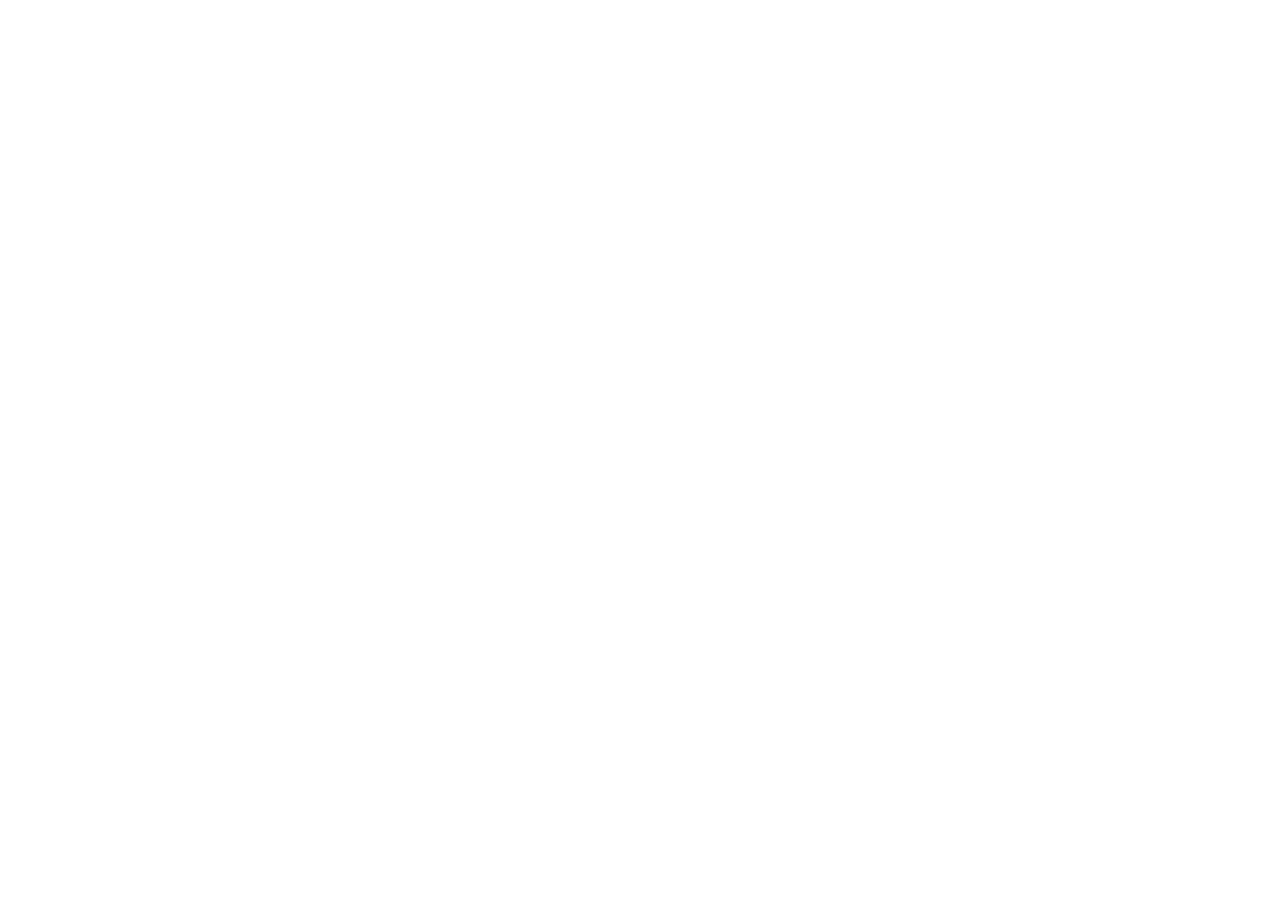
==== index.html @ 2a26e681 "大事件项目第一次提交" ====
<!DOCTYPE html>
<html lang="en">
<head>
    <meta charset="UTF-8">
    <meta http-equiv="X-UA-Compatible" content="IE=edge">
    <meta name="viewport" content="width=device-width, initial-scale=1.0">
    <title>Document</title>
</head>
<body>
    
</body>
</html>
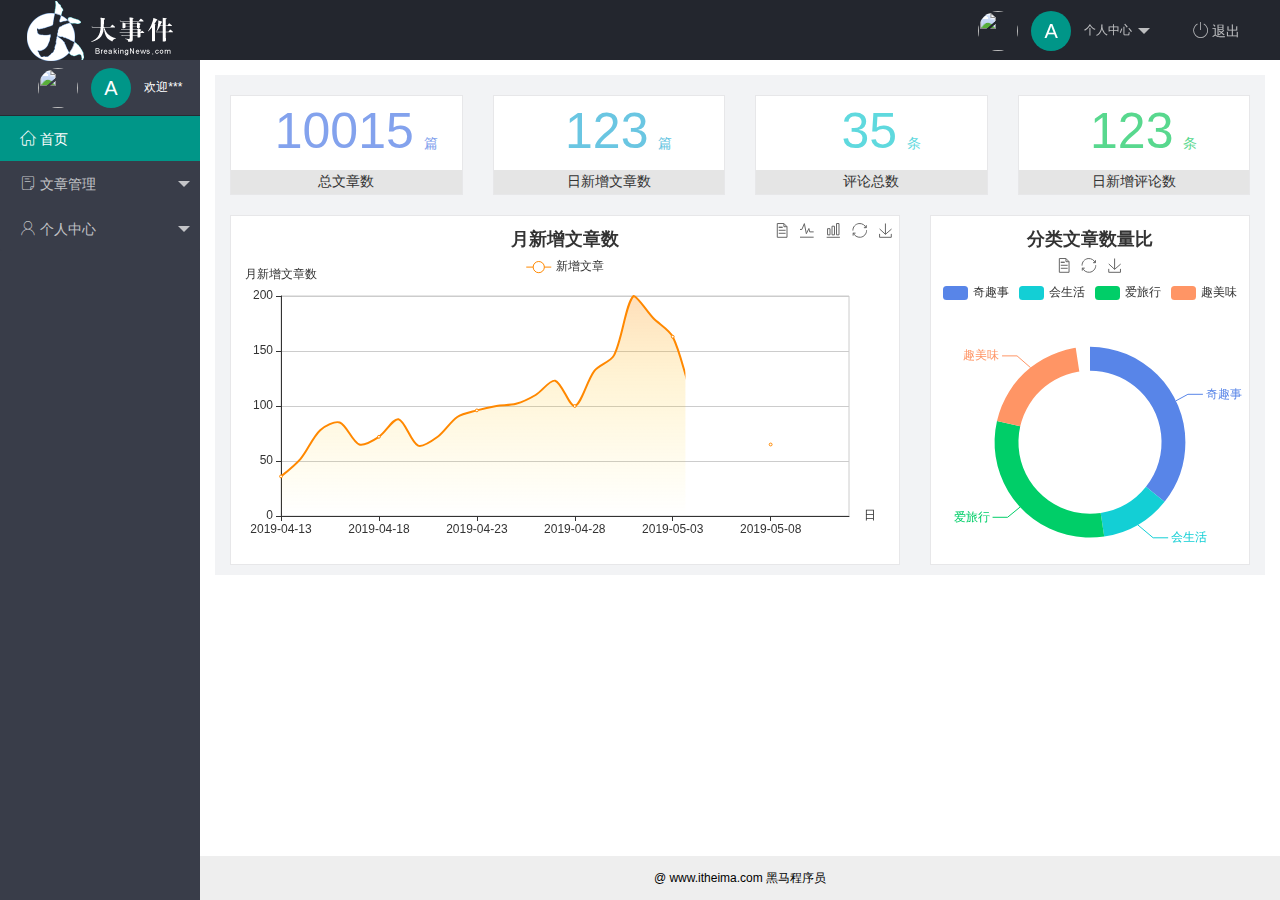
==== commit 1a414883: "完成了主页的首页功能的开发" ====
--- a/index.html
+++ b/index.html
@@ -1,12 +1,115 @@
 <!DOCTYPE html>
 <html lang="en">
+
 <head>
     <meta charset="UTF-8">
     <meta http-equiv="X-UA-Compatible" content="IE=edge">
     <meta name="viewport" content="width=device-width, initial-scale=1.0">
-    <title>Document</title>
+    <title>主页</title>
+    <!-- 导入layui样式表 -->
+    <link rel="stylesheet" href="./assets/lib/layui/css/layui.css">
+    <!-- 导入字体图标样式 -->
+    <link rel="stylesheet" href="./assets/fonts/iconfont.css">
+    <!-- 导入自己的css样式表 -->
+    <link rel="stylesheet" href="./assets/css/index.css">
 </head>
+
 <body>
-    
+    <div class="layui-layout layui-layout-admin">
+        <div class="layui-header">
+            <!-- 头部区域（可配合layui 已有的水平导航） -->
+            <div class="layui-logo">
+                <img src="./assets/images/logo.png" alt="">
+            </div>
+            <ul class="layui-nav layui-layout-right">
+                <li class="layui-nav-item layui-hide layui-show-md-inline-block">
+                    <a href="javascript:;" class="userinfo">
+                        <img src="//tva1.sinaimg.cn/crop.0.0.118.118.180/5db11ff4gw1e77d3nqrv8j203b03cweg.jpg"
+                            class="layui-nav-img">
+                        <span class="text-avatar">A</span>
+                        个人中心
+                    </a>
+                    <dl class="layui-nav-child">
+                        <dd><a href="">基本资料</a></dd>
+                        <dd><a href="">更换头像</a></dd>
+                        <dd><a href="">重置密码</a></dd>
+                    </dl>
+                </li>
+                <li class="layui-nav-item" lay-header-event="menuRight" lay-unselect>
+                    <a href="javascript:;" id="btn_loginout">
+                        <i class="layui-icon ">
+                            <span class="iconfont icon-tuichu"></span>
+                            退出
+                        </i>
+                    </a>
+                </li>
+            </ul>
+        </div>
+
+        <div class="layui-side layui-bg-black">
+            <div class="layui-side-scroll">
+                <!-- 左侧导航区域（可配合layui已有的垂直导航） -->
+                <div class="userinfo">
+                    <img src="//tva1.sinaimg.cn/crop.0.0.118.118.180/5db11ff4gw1e77d3nqrv8j203b03cweg.jpg"
+                        class="layui-nav-img">
+                    <span class="text-avatar">A</span>
+                    <span id="welcome">欢迎***</span>
+                </div>
+                <ul class="layui-nav layui-nav-tree" lay-filter="test" lay-shrink="all">
+                    <li class="layui-nav-item layui-this"><a href="./home/dashboard.html" target="fm">
+                            <span class="iconfont icon-home"></span>
+                            首页</a></li>
+                    <li class="layui-nav-item ">
+                        <a class="" href="javascript:;">
+                            <span class="iconfont icon-16"></span>
+                            文章管理</a>
+                        <dl class="layui-nav-child">
+                            <dd><a href="javascript:;">
+                                    <i class="layui-icon layui-icon-app"></i>
+                                    文章类别</a></dd>
+                            <dd><a href="javascript:;">
+                                    <i class="layui-icon layui-icon-app"></i>
+                                    文章列表</a></dd>
+                            <dd><a href="javascript:;">
+                                    <i class="layui-icon layui-icon-app"></i>
+                                    发布文章</a></dd>
+                        </dl>
+                    </li>
+                    <li class="layui-nav-item">
+                        <a href="javascript:;">
+                            <span class="iconfont icon-user"></span>
+                            个人中心</a>
+                        <dl class="layui-nav-child">
+                            <dd><a href="javascript:;"><i class="layui-icon layui-icon-app"></i> 基本资料</a></dd>
+                            <dd><a href="javascript:;"><i class="layui-icon layui-icon-app"></i> 更换头像</a></dd>
+                            <dd><a href="javascript:;"><i class="layui-icon layui-icon-app"></i> 重置密码</a></dd>
+                        </dl>
+                    </li>
+
+                </ul>
+            </div>
+        </div>
+
+        <div class="layui-body">
+            <!-- 内容主体区域 -->
+            <div style="padding: 15px;">
+                <iframe src="/home/dashboard.html" frameborder="0" name="fm"></iframe>
+            </div>
+        </div>
+
+        <div class="layui-footer">
+            <!-- 底部固定区域 -->
+            @ www.itheima.com 黑马程序员
+        </div>
+    </div>
+    <!-- 导入layui的js文件 -->
+    <script src="./assets/lib/layui/layui.all.js"></script>
+    <!-- 导入jquery -->
+    <script src="./assets/lib/jquery.js"></script>
+    <!-- 导入baseAPI  拼接url链接-->
+    <script src="./assets/js/baseAPI.js"></script>
+    <!-- 导入自己的js文件 -->
+    <script src="./assets/js/index.js"></script>
 </body>
-</html>
+
+</html>--- a/assets/lib/layui/css/layui.css
+++ b/assets/lib/layui/css/layui.css
@@ -0,0 +1,2 @@
+/** layui-v2.5.5 MIT License By https://www.layui.com */
+ .layui-inline,img{display:inline-block;vertical-align:middle}h1,h2,h3,h4,h5,h6{font-weight:400}.layui-edge,.layui-header,.layui-inline,.layui-main{position:relative}.layui-body,.layui-edge,.layui-elip{overflow:hidden}.layui-btn,.layui-edge,.layui-inline,img{vertical-align:middle}.layui-btn,.layui-disabled,.layui-icon,.layui-unselect{-moz-user-select:none;-webkit-user-select:none;-ms-user-select:none}.layui-elip,.layui-form-checkbox span,.layui-form-pane .layui-form-label{text-overflow:ellipsis;white-space:nowrap}.layui-breadcrumb,.layui-tree-btnGroup{visibility:hidden}blockquote,body,button,dd,div,dl,dt,form,h1,h2,h3,h4,h5,h6,input,li,ol,p,pre,td,textarea,th,ul{margin:0;padding:0;-webkit-tap-highlight-color:rgba(0,0,0,0)}a:active,a:hover{outline:0}img{border:none}li{list-style:none}table{border-collapse:collapse;border-spacing:0}h4,h5,h6{font-size:100%}button,input,optgroup,option,select,textarea{font-family:inherit;font-size:inherit;font-style:inherit;font-weight:inherit;outline:0}pre{white-space:pre-wrap;white-space:-moz-pre-wrap;white-space:-pre-wrap;white-space:-o-pre-wrap;word-wrap:break-word}body{line-height:24px;font:14px Helvetica Neue,Helvetica,PingFang SC,Tahoma,Arial,sans-serif}hr{height:1px;margin:10px 0;border:0;clear:both}a{color:#333;text-decoration:none}a:hover{color:#777}a cite{font-style:normal;*cursor:pointer}.layui-border-box,.layui-border-box *{box-sizing:border-box}.layui-box,.layui-box *{box-sizing:content-box}.layui-clear{clear:both;*zoom:1}.layui-clear:after{content:'\20';clear:both;*zoom:1;display:block;height:0}.layui-inline{*display:inline;*zoom:1}.layui-edge{display:inline-block;width:0;height:0;border-width:6px;border-style:dashed;border-color:transparent}.layui-edge-top{top:-4px;border-bottom-color:#999;border-bottom-style:solid}.layui-edge-right{border-left-color:#999;border-left-style:solid}.layui-edge-bottom{top:2px;border-top-color:#999;border-top-style:solid}.layui-edge-left{border-right-color:#999;border-right-style:solid}.layui-disabled,.layui-disabled:hover{color:#d2d2d2!important;cursor:not-allowed!important}.layui-circle{border-radius:100%}.layui-show{display:block!important}.layui-hide{display:none!important}@font-face{font-family:layui-icon;src:url(../font/iconfont.eot?v=250);src:url(../font/iconfont.eot?v=250#iefix) format('embedded-opentype'),url(../font/iconfont.woff2?v=250) format('woff2'),url(../font/iconfont.woff?v=250) format('woff'),url(../font/iconfont.ttf?v=250) format('truetype'),url(../font/iconfont.svg?v=250#layui-icon) format('svg')}.layui-icon{font-family:layui-icon!important;font-size:16px;font-style:normal;-webkit-font-smoothing:antialiased;-moz-osx-font-smoothing:grayscale}.layui-icon-reply-fill:before{content:"\e611"}.layui-icon-set-fill:before{content:"\e614"}.layui-icon-menu-fill:before{content:"\e60f"}.layui-icon-search:before{content:"\e615"}.layui-icon-share:before{content:"\e641"}.layui-icon-set-sm:before{content:"\e620"}.layui-icon-engine:before{content:"\e628"}.layui-icon-close:before{content:"\1006"}.layui-icon-close-fill:before{content:"\1007"}.layui-icon-chart-screen:before{content:"\e629"}.layui-icon-star:before{content:"\e600"}.layui-icon-circle-dot:before{content:"\e617"}.layui-icon-chat:before{content:"\e606"}.layui-icon-release:before{content:"\e609"}.layui-icon-list:before{content:"\e60a"}.layui-icon-chart:before{content:"\e62c"}.layui-icon-ok-circle:before{content:"\1005"}.layui-icon-layim-theme:before{content:"\e61b"}.layui-icon-table:before{content:"\e62d"}.layui-icon-right:before{content:"\e602"}.layui-icon-left:before{content:"\e603"}.layui-icon-cart-simple:before{content:"\e698"}.layui-icon-face-cry:before{content:"\e69c"}.layui-icon-face-smile:before{content:"\e6af"}.layui-icon-survey:before{content:"\e6b2"}.layui-icon-tree:before{content:"\e62e"}.layui-icon-upload-circle:before{content:"\e62f"}.layui-icon-add-circle:before{content:"\e61f"}.layui-icon-download-circle:before{content:"\e601"}.layui-icon-templeate-1:before{content:"\e630"}.layui-icon-util:before{content:"\e631"}.layui-icon-face-surprised:before{content:"\e664"}.layui-icon-edit:before{content:"\e642"}.layui-icon-speaker:before{content:"\e645"}.layui-icon-down:before{content:"\e61a"}.layui-icon-file:before{content:"\e621"}.layui-icon-layouts:before{content:"\e632"}.layui-icon-rate-half:before{content:"\e6c9"}.layui-icon-add-circle-fine:before{content:"\e608"}.layui-icon-prev-circle:before{content:"\e633"}.layui-icon-read:before{content:"\e705"}.layui-icon-404:before{content:"\e61c"}.layui-icon-carousel:before{content:"\e634"}.layui-icon-help:before{content:"\e607"}.layui-icon-code-circle:before{content:"\e635"}.layui-icon-water:before{content:"\e636"}.layui-icon-username:before{content:"\e66f"}.layui-icon-find-fill:before{content:"\e670"}.layui-icon-about:before{content:"\e60b"}.layui-icon-location:before{content:"\e715"}.layui-icon-up:before{content:"\e619"}.layui-icon-pause:before{content:"\e651"}.layui-icon-date:before{content:"\e637"}.layui-icon-layim-uploadfile:before{content:"\e61d"}.layui-icon-delete:before{content:"\e640"}.layui-icon-play:before{content:"\e652"}.layui-icon-top:before{content:"\e604"}.layui-icon-friends:before{content:"\e612"}.layui-icon-refresh-3:before{content:"\e9aa"}.layui-icon-ok:before{content:"\e605"}.layui-icon-layer:before{content:"\e638"}.layui-icon-face-smile-fine:before{content:"\e60c"}.layui-icon-dollar:before{content:"\e659"}.layui-icon-group:before{content:"\e613"}.layui-icon-layim-download:before{content:"\e61e"}.layui-icon-picture-fine:before{content:"\e60d"}.layui-icon-link:before{content:"\e64c"}.layui-icon-diamond:before{content:"\e735"}.layui-icon-log:before{content:"\e60e"}.layui-icon-rate-solid:before{content:"\e67a"}.layui-icon-fonts-del:before{content:"\e64f"}.layui-icon-unlink:before{content:"\e64d"}.layui-icon-fonts-clear:before{content:"\e639"}.layui-icon-triangle-r:before{content:"\e623"}.layui-icon-circle:before{content:"\e63f"}.layui-icon-radio:before{content:"\e643"}.layui-icon-align-center:before{content:"\e647"}.layui-icon-align-right:before{content:"\e648"}.layui-icon-align-left:before{content:"\e649"}.layui-icon-loading-1:before{content:"\e63e"}.layui-icon-return:before{content:"\e65c"}.layui-icon-fonts-strong:before{content:"\e62b"}.layui-icon-upload:before{content:"\e67c"}.layui-icon-dialogue:before{content:"\e63a"}.layui-icon-video:before{content:"\e6ed"}.layui-icon-headset:before{content:"\e6fc"}.layui-icon-cellphone-fine:before{content:"\e63b"}.layui-icon-add-1:before{content:"\e654"}.layui-icon-face-smile-b:before{content:"\e650"}.layui-icon-fonts-html:before{content:"\e64b"}.layui-icon-form:before{content:"\e63c"}.layui-icon-cart:before{content:"\e657"}.layui-icon-camera-fill:before{content:"\e65d"}.layui-icon-tabs:before{content:"\e62a"}.layui-icon-fonts-code:before{content:"\e64e"}.layui-icon-fire:before{content:"\e756"}.layui-icon-set:before{content:"\e716"}.layui-icon-fonts-u:before{content:"\e646"}.layui-icon-triangle-d:before{content:"\e625"}.layui-icon-tips:before{content:"\e702"}.layui-icon-picture:before{content:"\e64a"}.layui-icon-more-vertical:before{content:"\e671"}.layui-icon-flag:before{content:"\e66c"}.layui-icon-loading:before{content:"\e63d"}.layui-icon-fonts-i:before{content:"\e644"}.layui-icon-refresh-1:before{content:"\e666"}.layui-icon-rmb:before{content:"\e65e"}.layui-icon-home:before{content:"\e68e"}.layui-icon-user:before{content:"\e770"}.layui-icon-notice:before{content:"\e667"}.layui-icon-login-weibo:before{content:"\e675"}.layui-icon-voice:before{content:"\e688"}.layui-icon-upload-drag:before{content:"\e681"}.layui-icon-login-qq:before{content:"\e676"}.layui-icon-snowflake:before{content:"\e6b1"}.layui-icon-file-b:before{content:"\e655"}.layui-icon-template:before{content:"\e663"}.layui-icon-auz:before{content:"\e672"}.layui-icon-console:before{content:"\e665"}.layui-icon-app:before{content:"\e653"}.layui-icon-prev:before{content:"\e65a"}.layui-icon-website:before{content:"\e7ae"}.layui-icon-next:before{content:"\e65b"}.layui-icon-component:before{content:"\e857"}.layui-icon-more:before{content:"\e65f"}.layui-icon-login-wechat:before{content:"\e677"}.layui-icon-shrink-right:before{content:"\e668"}.layui-icon-spread-left:before{content:"\e66b"}.layui-icon-camera:before{content:"\e660"}.layui-icon-note:before{content:"\e66e"}.layui-icon-refresh:before{content:"\e669"}.layui-icon-female:before{content:"\e661"}.layui-icon-male:before{content:"\e662"}.layui-icon-password:before{content:"\e673"}.layui-icon-senior:before{content:"\e674"}.layui-icon-theme:before{content:"\e66a"}.layui-icon-tread:before{content:"\e6c5"}.layui-icon-praise:before{content:"\e6c6"}.layui-icon-star-fill:before{content:"\e658"}.layui-icon-rate:before{content:"\e67b"}.layui-icon-template-1:before{content:"\e656"}.layui-icon-vercode:before{content:"\e679"}.layui-icon-cellphone:before{content:"\e678"}.layui-icon-screen-full:before{content:"\e622"}.layui-icon-screen-restore:before{content:"\e758"}.layui-icon-cols:before{content:"\e610"}.layui-icon-export:before{content:"\e67d"}.layui-icon-print:before{content:"\e66d"}.layui-icon-slider:before{content:"\e714"}.layui-icon-addition:before{content:"\e624"}.layui-icon-subtraction:before{content:"\e67e"}.layui-icon-service:before{content:"\e626"}.layui-icon-transfer:before{content:"\e691"}.layui-main{width:1140px;margin:0 auto}.layui-header{z-index:1000;height:60px}.layui-header a:hover{transition:all .5s;-webkit-transition:all .5s}.layui-side{position:fixed;left:0;top:0;bottom:0;z-index:999;width:200px;overflow-x:hidden}.layui-side-scroll{position:relative;width:220px;height:100%;overflow-x:hidden}.layui-body{position:absolute;left:200px;right:0;top:0;bottom:0;z-index:998;width:auto;overflow-y:auto;box-sizing:border-box}.layui-layout-body{overflow:hidden}.layui-layout-admin .layui-header{background-color:#23262E}.layui-layout-admin .layui-side{top:60px;width:200px;overflow-x:hidden}.layui-layout-admin .layui-body{position:fixed;top:60px;bottom:44px}.layui-layout-admin .layui-main{width:auto;margin:0 15px}.layui-layout-admin .layui-footer{position:fixed;left:200px;right:0;bottom:0;height:44px;line-height:44px;padding:0 15px;background-color:#eee}.layui-layout-admin .layui-logo{position:absolute;left:0;top:0;width:200px;height:100%;line-height:60px;text-align:center;color:#009688;font-size:16px}.layui-layout-admin .layui-header .layui-nav{background:0 0}.layui-layout-left{position:absolute!important;left:200px;top:0}.layui-layout-right{position:absolute!important;right:0;top:0}.layui-container{position:relative;margin:0 auto;padding:0 15px;box-sizing:border-box}.layui-fluid{position:relative;margin:0 auto;padding:0 15px}.layui-row:after,.layui-row:before{content:'';display:block;clear:both}.layui-col-lg1,.layui-col-lg10,.layui-col-lg11,.layui-col-lg12,.layui-col-lg2,.layui-col-lg3,.layui-col-lg4,.layui-col-lg5,.layui-col-lg6,.layui-col-lg7,.layui-col-lg8,.layui-col-lg9,.layui-col-md1,.layui-col-md10,.layui-col-md11,.layui-col-md12,.layui-col-md2,.layui-col-md3,.layui-col-md4,.layui-col-md5,.layui-col-md6,.layui-col-md7,.layui-col-md8,.layui-col-md9,.layui-col-sm1,.layui-col-sm10,.layui-col-sm11,.layui-col-sm12,.layui-col-sm2,.layui-col-sm3,.layui-col-sm4,.layui-col-sm5,.layui-col-sm6,.layui-col-sm7,.layui-col-sm8,.layui-col-sm9,.layui-col-xs1,.layui-col-xs10,.layui-col-xs11,.layui-col-xs12,.layui-col-xs2,.layui-col-xs3,.layui-col-xs4,.layui-col-xs5,.layui-col-xs6,.layui-col-xs7,.layui-col-xs8,.layui-col-xs9{position:relative;display:block;box-sizing:border-box}.layui-col-xs1,.layui-col-xs10,.layui-col-xs11,.layui-col-xs12,.layui-col-xs2,.layui-col-xs3,.layui-col-xs4,.layui-col-xs5,.layui-col-xs6,.layui-col-xs7,.layui-col-xs8,.layui-col-xs9{float:left}.layui-col-xs1{width:8.33333333%}.layui-col-xs2{width:16.66666667%}.layui-col-xs3{width:25%}.layui-col-xs4{width:33.33333333%}.layui-col-xs5{width:41.66666667%}.layui-col-xs6{width:50%}.layui-col-xs7{width:58.33333333%}.layui-col-xs8{width:66.66666667%}.layui-col-xs9{width:75%}.layui-col-xs10{width:83.33333333%}.layui-col-xs11{width:91.66666667%}.layui-col-xs12{width:100%}.layui-col-xs-offset1{margin-left:8.33333333%}.layui-col-xs-offset2{margin-left:16.66666667%}.layui-col-xs-offset3{margin-left:25%}.layui-col-xs-offset4{margin-left:33.33333333%}.layui-col-xs-offset5{margin-left:41.66666667%}.layui-col-xs-offset6{margin-left:50%}.layui-col-xs-offset7{margin-left:58.33333333%}.layui-col-xs-offset8{margin-left:66.66666667%}.layui-col-xs-offset9{margin-left:75%}.layui-col-xs-offset10{margin-left:83.33333333%}.layui-col-xs-offset11{margin-left:91.66666667%}.layui-col-xs-offset12{margin-left:100%}@media screen and (max-width:768px){.layui-hide-xs{display:none!important}.layui-show-xs-block{display:block!important}.layui-show-xs-inline{display:inline!important}.layui-show-xs-inline-block{display:inline-block!important}}@media screen and (min-width:768px){.layui-container{width:750px}.layui-hide-sm{display:none!important}.layui-show-sm-block{display:block!important}.layui-show-sm-inline{display:inline!important}.layui-show-sm-inline-block{display:inline-block!important}.layui-col-sm1,.layui-col-sm10,.layui-col-sm11,.layui-col-sm12,.layui-col-sm2,.layui-col-sm3,.layui-col-sm4,.layui-col-sm5,.layui-col-sm6,.layui-col-sm7,.layui-col-sm8,.layui-col-sm9{float:left}.layui-col-sm1{width:8.33333333%}.layui-col-sm2{width:16.66666667%}.layui-col-sm3{width:25%}.layui-col-sm4{width:33.33333333%}.layui-col-sm5{width:41.66666667%}.layui-col-sm6{width:50%}.layui-col-sm7{width:58.33333333%}.layui-col-sm8{width:66.66666667%}.layui-col-sm9{width:75%}.layui-col-sm10{width:83.33333333%}.layui-col-sm11{width:91.66666667%}.layui-col-sm12{width:100%}.layui-col-sm-offset1{margin-left:8.33333333%}.layui-col-sm-offset2{margin-left:16.66666667%}.layui-col-sm-offset3{margin-left:25%}.layui-col-sm-offset4{margin-left:33.33333333%}.layui-col-sm-offset5{margin-left:41.66666667%}.layui-col-sm-offset6{margin-left:50%}.layui-col-sm-offset7{margin-left:58.33333333%}.layui-col-sm-offset8{margin-left:66.66666667%}.layui-col-sm-offset9{margin-left:75%}.layui-col-sm-offset10{margin-left:83.33333333%}.layui-col-sm-offset11{margin-left:91.66666667%}.layui-col-sm-offset12{margin-left:100%}}@media screen and (min-width:992px){.layui-container{width:970px}.layui-hide-md{display:none!important}.layui-show-md-block{display:block!important}.layui-show-md-inline{display:inline!important}.layui-show-md-inline-block{display:inline-block!important}.layui-col-md1,.layui-col-md10,.layui-col-md11,.layui-col-md12,.layui-col-md2,.layui-col-md3,.layui-col-md4,.layui-col-md5,.layui-col-md6,.layui-col-md7,.layui-col-md8,.layui-col-md9{float:left}.layui-col-md1{width:8.33333333%}.layui-col-md2{width:16.66666667%}.layui-col-md3{width:25%}.layui-col-md4{width:33.33333333%}.layui-col-md5{width:41.66666667%}.layui-col-md6{width:50%}.layui-col-md7{width:58.33333333%}.layui-col-md8{width:66.66666667%}.layui-col-md9{width:75%}.layui-col-md10{width:83.33333333%}.layui-col-md11{width:91.66666667%}.layui-col-md12{width:100%}.layui-col-md-offset1{margin-left:8.33333333%}.layui-col-md-offset2{margin-left:16.66666667%}.layui-col-md-offset3{margin-left:25%}.layui-col-md-offset4{margin-left:33.33333333%}.layui-col-md-offset5{margin-left:41.66666667%}.layui-col-md-offset6{margin-left:50%}.layui-col-md-offset7{margin-left:58.33333333%}.layui-col-md-offset8{margin-left:66.66666667%}.layui-col-md-offset9{margin-left:75%}.layui-col-md-offset10{margin-left:83.33333333%}.layui-col-md-offset11{margin-left:91.66666667%}.layui-col-md-offset12{margin-left:100%}}@media screen and (min-width:1200px){.layui-container{width:1170px}.layui-hide-lg{display:none!important}.layui-show-lg-block{display:block!important}.layui-show-lg-inline{display:inline!important}.layui-show-lg-inline-block{display:inline-block!important}.layui-col-lg1,.layui-col-lg10,.layui-col-lg11,.layui-col-lg12,.layui-col-lg2,.layui-col-lg3,.layui-col-lg4,.layui-col-lg5,.layui-col-lg6,.layui-col-lg7,.layui-col-lg8,.layui-col-lg9{float:left}.layui-col-lg1{width:8.33333333%}.layui-col-lg2{width:16.66666667%}.layui-col-lg3{width:25%}.layui-col-lg4{width:33.33333333%}.layui-col-lg5{width:41.66666667%}.layui-col-lg6{width:50%}.layui-col-lg7{width:58.33333333%}.layui-col-lg8{width:66.66666667%}.layui-col-lg9{width:75%}.layui-col-lg10{width:83.33333333%}.layui-col-lg11{width:91.66666667%}.layui-col-lg12{width:100%}.layui-col-lg-offset1{margin-left:8.33333333%}.layui-col-lg-offset2{margin-left:16.66666667%}.layui-col-lg-offset3{margin-left:25%}.layui-col-lg-offset4{margin-left:33.33333333%}.layui-col-lg-offset5{margin-left:41.66666667%}.layui-col-lg-offset6{margin-left:50%}.layui-col-lg-offset7{margin-left:58.33333333%}.layui-col-lg-offset8{margin-left:66.66666667%}.layui-col-lg-offset9{margin-left:75%}.layui-col-lg-offset10{margin-left:83.33333333%}.layui-col-lg-offset11{margin-left:91.66666667%}.layui-col-lg-offset12{margin-left:100%}}.layui-col-space1{margin:-.5px}.layui-col-space1>*{padding:.5px}.layui-col-space3{margin:-1.5px}.layui-col-space3>*{padding:1.5px}.layui-col-space5{margin:-2.5px}.layui-col-space5>*{padding:2.5px}.layui-col-space8{margin:-3.5px}.layui-col-space8>*{padding:3.5px}.layui-col-space10{margin:-5px}.layui-col-space10>*{padding:5px}.layui-col-space12{margin:-6px}.layui-col-space12>*{padding:6px}.layui-col-space15{margin:-7.5px}.layui-col-space15>*{padding:7.5px}.layui-col-space18{margin:-9px}.layui-col-space18>*{padding:9px}.layui-col-space20{margin:-10px}.layui-col-space20>*{padding:10px}.layui-col-space22{margin:-11px}.layui-col-space22>*{padding:11px}.layui-col-space25{margin:-12.5px}.layui-col-space25>*{padding:12.5px}.layui-col-space30{margin:-15px}.layui-col-space30>*{padding:15px}.layui-btn,.layui-input,.layui-select,.layui-textarea,.layui-upload-button{outline:0;-webkit-appearance:none;transition:all .3s;-webkit-transition:all .3s;box-sizing:border-box}.layui-elem-quote{margin-bottom:10px;padding:15px;line-height:22px;border-left:5px solid #009688;border-radius:0 2px 2px 0;background-color:#f2f2f2}.layui-quote-nm{border-style:solid;border-width:1px 1px 1px 5px;background:0 0}.layui-elem-field{margin-bottom:10px;padding:0;border-width:1px;border-style:solid}.layui-elem-field legend{margin-left:20px;padding:0 10px;font-size:20px;font-weight:300}.layui-field-title{margin:10px 0 20px;border-width:1px 0 0}.layui-field-box{padding:10px 15px}.layui-field-title .layui-field-box{padding:10px 0}.layui-progress{position:relative;height:6px;border-radius:20px;background-color:#e2e2e2}.layui-progress-bar{position:absolute;left:0;top:0;width:0;max-width:100%;height:6px;border-radius:20px;text-align:right;background-color:#5FB878;transition:all .3s;-webkit-transition:all .3s}.layui-progress-big,.layui-progress-big .layui-progress-bar{height:18px;line-height:18px}.layui-progress-text{position:relative;top:-20px;line-height:18px;font-size:12px;color:#666}.layui-progress-big .layui-progress-text{position:static;padding:0 10px;color:#fff}.layui-collapse{border-width:1px;border-style:solid;border-radius:2px}.layui-colla-content,.layui-colla-item{border-top-width:1px;border-top-style:solid}.layui-colla-item:first-child{border-top:none}.layui-colla-title{position:relative;height:42px;line-height:42px;padding:0 15px 0 35px;color:#333;background-color:#f2f2f2;cursor:pointer;font-size:14px;overflow:hidden}.layui-colla-content{display:none;padding:10px 15px;line-height:22px;color:#666}.layui-colla-icon{position:absolute;left:15px;top:0;font-size:14px}.layui-card{margin-bottom:15px;border-radius:2px;background-color:#fff;box-shadow:0 1px 2px 0 rgba(0,0,0,.05)}.layui-card:last-child{margin-bottom:0}.layui-card-header{position:relative;height:42px;line-height:42px;padding:0 15px;border-bottom:1px solid #f6f6f6;color:#333;border-radius:2px 2px 0 0;font-size:14px}.layui-bg-black,.layui-bg-blue,.layui-bg-cyan,.layui-bg-green,.layui-bg-orange,.layui-bg-red{color:#fff!important}.layui-card-body{position:relative;padding:10px 15px;line-height:24px}.layui-card-body[pad15]{padding:15px}.layui-card-body[pad20]{padding:20px}.layui-card-body .layui-table{margin:5px 0}.layui-card .layui-tab{margin:0}.layui-panel-window{position:relative;padding:15px;border-radius:0;border-top:5px solid #E6E6E6;background-color:#fff}.layui-auxiliar-moving{position:fixed;left:0;right:0;top:0;bottom:0;width:100%;height:100%;background:0 0;z-index:9999999999}.layui-form-label,.layui-form-mid,.layui-form-select,.layui-input-block,.layui-input-inline,.layui-textarea{position:relative}.layui-bg-red{background-color:#FF5722!important}.layui-bg-orange{background-color:#FFB800!important}.layui-bg-green{background-color:#009688!important}.layui-bg-cyan{background-color:#2F4056!important}.layui-bg-blue{background-color:#1E9FFF!important}.layui-bg-black{background-color:#393D49!important}.layui-bg-gray{background-color:#eee!important;color:#666!important}.layui-badge-rim,.layui-colla-content,.layui-colla-item,.layui-collapse,.layui-elem-field,.layui-form-pane .layui-form-item[pane],.layui-form-pane .layui-form-label,.layui-input,.layui-layedit,.layui-layedit-tool,.layui-quote-nm,.layui-select,.layui-tab-bar,.layui-tab-card,.layui-tab-title,.layui-tab-title .layui-this:after,.layui-textarea{border-color:#e6e6e6}.layui-timeline-item:before,hr{background-color:#e6e6e6}.layui-text{line-height:22px;font-size:14px;color:#666}.layui-text h1,.layui-text h2,.layui-text h3{font-weight:500;color:#333}.layui-text h1{font-size:30px}.layui-text h2{font-size:24px}.layui-text h3{font-size:18px}.layui-text a:not(.layui-btn){color:#01AAED}.layui-text a:not(.layui-btn):hover{text-decoration:underline}.layui-text ul{padding:5px 0 5px 15px}.layui-text ul li{margin-top:5px;list-style-type:disc}.layui-text em,.layui-word-aux{color:#999!important;padding:0 5px!important}.layui-btn{display:inline-block;height:38px;line-height:38px;padding:0 18px;background-color:#009688;color:#fff;white-space:nowrap;text-align:center;font-size:14px;border:none;border-radius:2px;cursor:pointer}.layui-btn:hover{opacity:.8;filter:alpha(opacity=80);color:#fff}.layui-btn:active{opacity:1;filter:alpha(opacity=100)}.layui-btn+.layui-btn{margin-left:10px}.layui-btn-container{font-size:0}.layui-btn-container .layui-btn{margin-right:10px;margin-bottom:10px}.layui-btn-container .layui-btn+.layui-btn{margin-left:0}.layui-table .layui-btn-container .layui-btn{margin-bottom:9px}.layui-btn-radius{border-radius:100px}.layui-btn .layui-icon{margin-right:3px;font-size:18px;vertical-align:bottom;vertical-align:middle\9}.layui-btn-primary{border:1px solid #C9C9C9;background-color:#fff;color:#555}.layui-btn-primary:hover{border-color:#009688;color:#333}.layui-btn-normal{background-color:#1E9FFF}.layui-btn-warm{background-color:#FFB800}.layui-btn-danger{background-color:#FF5722}.layui-btn-checked{background-color:#5FB878}.layui-btn-disabled,.layui-btn-disabled:active,.layui-btn-disabled:hover{border:1px solid #e6e6e6;background-color:#FBFBFB;color:#C9C9C9;cursor:not-allowed;opacity:1}.layui-btn-lg{height:44px;line-height:44px;padding:0 25px;font-size:16px}.layui-btn-sm{height:30px;line-height:30px;padding:0 10px;font-size:12px}.layui-btn-sm i{font-size:16px!important}.layui-btn-xs{height:22px;line-height:22px;padding:0 5px;font-size:12px}.layui-btn-xs i{font-size:14px!important}.layui-btn-group{display:inline-block;vertical-align:middle;font-size:0}.layui-btn-group .layui-btn{margin-left:0!important;margin-right:0!important;border-left:1px solid rgba(255,255,255,.5);border-radius:0}.layui-btn-group .layui-btn-primary{border-left:none}.layui-btn-group .layui-btn-primary:hover{border-color:#C9C9C9;color:#009688}.layui-btn-group .layui-btn:first-child{border-left:none;border-radius:2px 0 0 2px}.layui-btn-group .layui-btn-primary:first-child{border-left:1px solid #c9c9c9}.layui-btn-group .layui-btn:last-child{border-radius:0 2px 2px 0}.layui-btn-group .layui-btn+.layui-btn{margin-left:0}.layui-btn-group+.layui-btn-group{margin-left:10px}.layui-btn-fluid{width:100%}.layui-input,.layui-select,.layui-textarea{height:38px;line-height:1.3;line-height:38px\9;border-width:1px;border-style:solid;background-color:#fff;border-radius:2px}.layui-input::-webkit-input-placeholder,.layui-select::-webkit-input-placeholder,.layui-textarea::-webkit-input-placeholder{line-height:1.3}.layui-input,.layui-textarea{display:block;width:100%;padding-left:10px}.layui-input:hover,.layui-textarea:hover{border-color:#D2D2D2!important}.layui-input:focus,.layui-textarea:focus{border-color:#C9C9C9!important}.layui-textarea{min-height:100px;height:auto;line-height:20px;padding:6px 10px;resize:vertical}.layui-select{padding:0 10px}.layui-form input[type=checkbox],.layui-form input[type=radio],.layui-form select{display:none}.layui-form [lay-ignore]{display:initial}.layui-form-item{margin-bottom:15px;clear:both;*zoom:1}.layui-form-item:after{content:'\20';clear:both;*zoom:1;display:block;height:0}.layui-form-label{float:left;display:block;padding:9px 15px;width:80px;font-weight:400;line-height:20px;text-align:right}.layui-form-label-col{display:block;float:none;padding:9px 0;line-height:20px;text-align:left}.layui-form-item .layui-inline{margin-bottom:5px;margin-right:10px}.layui-input-block{margin-left:110px;min-height:36px}.layui-input-inline{display:inline-block;vertical-align:middle}.layui-form-item .layui-input-inline{float:left;width:190px;margin-right:10px}.layui-form-text .layui-input-inline{width:auto}.layui-form-mid{float:left;display:block;padding:9px 0!important;line-height:20px;margin-right:10px}.layui-form-danger+.layui-form-select .layui-input,.layui-form-danger:focus{border-color:#FF5722!important}.layui-form-select .layui-input{padding-right:30px;cursor:pointer}.layui-form-select .layui-edge{position:absolute;right:10px;top:50%;margin-top:-3px;cursor:pointer;border-width:6px;border-top-color:#c2c2c2;border-top-style:solid;transition:all .3s;-webkit-transition:all .3s}.layui-form-select dl{display:none;position:absolute;left:0;top:42px;padding:5px 0;z-index:899;min-width:100%;border:1px solid #d2d2d2;max-height:300px;overflow-y:auto;background-color:#fff;border-radius:2px;box-shadow:0 2px 4px rgba(0,0,0,.12);box-sizing:border-box}.layui-form-select dl dd,.layui-form-select dl dt{padding:0 10px;line-height:36px;white-space:nowrap;overflow:hidden;text-overflow:ellipsis}.layui-form-select dl dt{font-size:12px;color:#999}.layui-form-select dl dd{cursor:pointer}.layui-form-select dl dd:hover{background-color:#f2f2f2;-webkit-transition:.5s all;transition:.5s all}.layui-form-select .layui-select-group dd{padding-left:20px}.layui-form-select dl dd.layui-select-tips{padding-left:10px!important;color:#999}.layui-form-select dl dd.layui-this{background-color:#5FB878;color:#fff}.layui-form-checkbox,.layui-form-select dl dd.layui-disabled{background-color:#fff}.layui-form-selected dl{display:block}.layui-form-checkbox,.layui-form-checkbox *,.layui-form-switch{display:inline-block;vertical-align:middle}.layui-form-selected .layui-edge{margin-top:-9px;-webkit-transform:rotate(180deg);transform:rotate(180deg);margin-top:-3px\9}:root .layui-form-selected .layui-edge{margin-top:-9px\0/IE9}.layui-form-selectup dl{top:auto;bottom:42px}.layui-select-none{margin:5px 0;text-align:center;color:#999}.layui-select-disabled .layui-disabled{border-color:#eee!important}.layui-select-disabled .layui-edge{border-top-color:#d2d2d2}.layui-form-checkbox{position:relative;height:30px;line-height:30px;margin-right:10px;padding-right:30px;cursor:pointer;font-size:0;-webkit-transition:.1s linear;transition:.1s linear;box-sizing:border-box}.layui-form-checkbox span{padding:0 10px;height:100%;font-size:14px;border-radius:2px 0 0 2px;background-color:#d2d2d2;color:#fff;overflow:hidden}.layui-form-checkbox:hover span{background-color:#c2c2c2}.layui-form-checkbox i{position:absolute;right:0;top:0;width:30px;height:28px;border:1px solid #d2d2d2;border-left:none;border-radius:0 2px 2px 0;color:#fff;font-size:20px;text-align:center}.layui-form-checkbox:hover i{border-color:#c2c2c2;color:#c2c2c2}.layui-form-checked,.layui-form-checked:hover{border-color:#5FB878}.layui-form-checked span,.layui-form-checked:hover span{background-color:#5FB878}.layui-form-checked i,.layui-form-checked:hover i{color:#5FB878}.layui-form-item .layui-form-checkbox{margin-top:4px}.layui-form-checkbox[lay-skin=primary]{height:auto!important;line-height:normal!important;min-width:18px;min-height:18px;border:none!important;margin-right:0;padding-left:28px;padding-right:0;background:0 0}.layui-form-checkbox[lay-skin=primary] span{padding-left:0;padding-right:15px;line-height:18px;background:0 0;color:#666}.layui-form-checkbox[lay-skin=primary] i{right:auto;left:0;width:16px;height:16px;line-height:16px;border:1px solid #d2d2d2;font-size:12px;border-radius:2px;background-color:#fff;-webkit-transition:.1s linear;transition:.1s linear}.layui-form-checkbox[lay-skin=primary]:hover i{border-color:#5FB878;color:#fff}.layui-form-checked[lay-skin=primary] i{border-color:#5FB878!important;background-color:#5FB878;color:#fff}.layui-checkbox-disbaled[lay-skin=primary] span{background:0 0!important;color:#c2c2c2}.layui-checkbox-disbaled[lay-skin=primary]:hover i{border-color:#d2d2d2}.layui-form-item .layui-form-checkbox[lay-skin=primary]{margin-top:10px}.layui-form-switch{position:relative;height:22px;line-height:22px;min-width:35px;padding:0 5px;margin-top:8px;border:1px solid #d2d2d2;border-radius:20px;cursor:pointer;background-color:#fff;-webkit-transition:.1s linear;transition:.1s linear}.layui-form-switch i{position:absolute;left:5px;top:3px;width:16px;height:16px;border-radius:20px;background-color:#d2d2d2;-webkit-transition:.1s linear;transition:.1s linear}.layui-form-switch em{position:relative;top:0;width:25px;margin-left:21px;padding:0!important;text-align:center!important;color:#999!important;font-style:normal!important;font-size:12px}.layui-form-onswitch{border-color:#5FB878;background-color:#5FB878}.layui-checkbox-disbaled,.layui-checkbox-disbaled i{border-color:#e2e2e2!important}.layui-form-onswitch i{left:100%;margin-left:-21px;background-color:#fff}.layui-form-onswitch em{margin-left:5px;margin-right:21px;color:#fff!important}.layui-checkbox-disbaled span{background-color:#e2e2e2!important}.layui-checkbox-disbaled:hover i{color:#fff!important}[lay-radio]{display:none}.layui-form-radio,.layui-form-radio *{display:inline-block;vertical-align:middle}.layui-form-radio{line-height:28px;margin:6px 10px 0 0;padding-right:10px;cursor:pointer;font-size:0}.layui-form-radio *{font-size:14px}.layui-form-radio>i{margin-right:8px;font-size:22px;color:#c2c2c2}.layui-form-radio>i:hover,.layui-form-radioed>i{color:#5FB878}.layui-radio-disbaled>i{color:#e2e2e2!important}.layui-form-pane .layui-form-label{width:110px;padding:8px 15px;height:38px;line-height:20px;border-width:1px;border-style:solid;border-radius:2px 0 0 2px;text-align:center;background-color:#FBFBFB;overflow:hidden;box-sizing:border-box}.layui-form-pane .layui-input-inline{margin-left:-1px}.layui-form-pane .layui-input-block{margin-left:110px;left:-1px}.layui-form-pane .layui-input{border-radius:0 2px 2px 0}.layui-form-pane .layui-form-text .layui-form-label{float:none;width:100%;border-radius:2px;box-sizing:border-box;text-align:left}.layui-form-pane .layui-form-text .layui-input-inline{display:block;margin:0;top:-1px;clear:both}.layui-form-pane .layui-form-text .layui-input-block{margin:0;left:0;top:-1px}.layui-form-pane .layui-form-text .layui-textarea{min-height:100px;border-radius:0 0 2px 2px}.layui-form-pane .layui-form-checkbox{margin:4px 0 4px 10px}.layui-form-pane .layui-form-radio,.layui-form-pane .layui-form-switch{margin-top:6px;margin-left:10px}.layui-form-pane .layui-form-item[pane]{position:relative;border-width:1px;border-style:solid}.layui-form-pane .layui-form-item[pane] .layui-form-label{position:absolute;left:0;top:0;height:100%;border-width:0 1px 0 0}.layui-form-pane .layui-form-item[pane] .layui-input-inline{margin-left:110px}@media screen and (max-width:450px){.layui-form-item .layui-form-label{text-overflow:ellipsis;overflow:hidden;white-space:nowrap}.layui-form-item .layui-inline{display:block;margin-right:0;margin-bottom:20px;clear:both}.layui-form-item .layui-inline:after{content:'\20';clear:both;display:block;height:0}.layui-form-item .layui-input-inline{display:block;float:none;left:-3px;width:auto;margin:0 0 10px 112px}.layui-form-item .layui-input-inline+.layui-form-mid{margin-left:110px;top:-5px;padding:0}.layui-form-item .layui-form-checkbox{margin-right:5px;margin-bottom:5px}}.layui-layedit{border-width:1px;border-style:solid;border-radius:2px}.layui-layedit-tool{padding:3px 5px;border-bottom-width:1px;border-bottom-style:solid;font-size:0}.layedit-tool-fixed{position:fixed;top:0;border-top:1px solid #e2e2e2}.layui-layedit-tool .layedit-tool-mid,.layui-layedit-tool .layui-icon{display:inline-block;vertical-align:middle;text-align:center;font-size:14px}.layui-layedit-tool .layui-icon{position:relative;width:32px;height:30px;line-height:30px;margin:3px 5px;color:#777;cursor:pointer;border-radius:2px}.layui-layedit-tool .layui-icon:hover{color:#393D49}.layui-layedit-tool .layui-icon:active{color:#000}.layui-layedit-tool .layedit-tool-active{background-color:#e2e2e2;color:#000}.layui-layedit-tool .layui-disabled,.layui-layedit-tool .layui-disabled:hover{color:#d2d2d2;cursor:not-allowed}.layui-layedit-tool .layedit-tool-mid{width:1px;height:18px;margin:0 10px;background-color:#d2d2d2}.layedit-tool-html{width:50px!important;font-size:30px!important}.layedit-tool-b,.layedit-tool-code,.layedit-tool-help{font-size:16px!important}.layedit-tool-d,.layedit-tool-face,.layedit-tool-image,.layedit-tool-unlink{font-size:18px!important}.layedit-tool-image input{position:absolute;font-size:0;left:0;top:0;width:100%;height:100%;opacity:.01;filter:Alpha(opacity=1);cursor:pointer}.layui-layedit-iframe iframe{display:block;width:100%}#LAY_layedit_code{overflow:hidden}.layui-laypage{display:inline-block;*display:inline;*zoom:1;vertical-align:middle;margin:10px 0;font-size:0}.layui-laypage>a:first-child,.layui-laypage>a:first-child em{border-radius:2px 0 0 2px}.layui-laypage>a:last-child,.layui-laypage>a:last-child em{border-radius:0 2px 2px 0}.layui-laypage>:first-child{margin-left:0!important}.layui-laypage>:last-child{margin-right:0!important}.layui-laypage a,.layui-laypage button,.layui-laypage input,.layui-laypage select,.layui-laypage span{border:1px solid #e2e2e2}.layui-laypage a,.layui-laypage span{display:inline-block;*display:inline;*zoom:1;vertical-align:middle;padding:0 15px;height:28px;line-height:28px;margin:0 -1px 5px 0;background-color:#fff;color:#333;font-size:12px}.layui-flow-more a *,.layui-laypage input,.layui-table-view select[lay-ignore]{display:inline-block}.layui-laypage a:hover{color:#009688}.layui-laypage em{font-style:normal}.layui-laypage .layui-laypage-spr{color:#999;font-weight:700}.layui-laypage a{text-decoration:none}.layui-laypage .layui-laypage-curr{position:relative}.layui-laypage .layui-laypage-curr em{position:relative;color:#fff}.layui-laypage .layui-laypage-curr .layui-laypage-em{position:absolute;left:-1px;top:-1px;padding:1px;width:100%;height:100%;background-color:#009688}.layui-laypage-em{border-radius:2px}.layui-laypage-next em,.layui-laypage-prev em{font-family:Sim sun;font-size:16px}.layui-laypage .layui-laypage-count,.layui-laypage .layui-laypage-limits,.layui-laypage .layui-laypage-refresh,.layui-laypage .layui-laypage-skip{margin-left:10px;margin-right:10px;padding:0;border:none}.layui-laypage .layui-laypage-limits,.layui-laypage .layui-laypage-refresh{vertical-align:top}.layui-laypage .layui-laypage-refresh i{font-size:18px;cursor:pointer}.layui-laypage select{height:22px;padding:3px;border-radius:2px;cursor:pointer}.layui-laypage .layui-laypage-skip{height:30px;line-height:30px;color:#999}.layui-laypage button,.layui-laypage input{height:30px;line-height:30px;border-radius:2px;vertical-align:top;background-color:#fff;box-sizing:border-box}.layui-laypage input{width:40px;margin:0 10px;padding:0 3px;text-align:center}.layui-laypage input:focus,.layui-laypage select:focus{border-color:#009688!important}.layui-laypage button{margin-left:10px;padding:0 10px;cursor:pointer}.layui-table,.layui-table-view{margin:10px 0}.layui-flow-more{margin:10px 0;text-align:center;color:#999;font-size:14px}.layui-flow-more a{height:32px;line-height:32px}.layui-flow-more a *{vertical-align:top}.layui-flow-more a cite{padding:0 20px;border-radius:3px;background-color:#eee;color:#333;font-style:normal}.layui-flow-more a cite:hover{opacity:.8}.layui-flow-more a i{font-size:30px;color:#737383}.layui-table{width:100%;background-color:#fff;color:#666}.layui-table tr{transition:all .3s;-webkit-transition:all .3s}.layui-table th{text-align:left;font-weight:400}.layui-table tbody tr:hover,.layui-table thead tr,.layui-table-click,.layui-table-header,.layui-table-hover,.layui-table-mend,.layui-table-patch,.layui-table-tool,.layui-table-total,.layui-table-total tr,.layui-table[lay-even] tr:nth-child(even){background-color:#f2f2f2}.layui-table td,.layui-table th,.layui-table-col-set,.layui-table-fixed-r,.layui-table-grid-down,.layui-table-header,.layui-table-page,.layui-table-tips-main,.layui-table-tool,.layui-table-total,.layui-table-view,.layui-table[lay-skin=line],.layui-table[lay-skin=row]{border-width:1px;border-style:solid;border-color:#e6e6e6}.layui-table td,.layui-table th{position:relative;padding:9px 15px;min-height:20px;line-height:20px;font-size:14px}.layui-table[lay-skin=line] td,.layui-table[lay-skin=line] th{border-width:0 0 1px}.layui-table[lay-skin=row] td,.layui-table[lay-skin=row] th{border-width:0 1px 0 0}.layui-table[lay-skin=nob] td,.layui-table[lay-skin=nob] th{border:none}.layui-table img{max-width:100px}.layui-table[lay-size=lg] td,.layui-table[lay-size=lg] th{padding:15px 30px}.layui-table-view .layui-table[lay-size=lg] .layui-table-cell{height:40px;line-height:40px}.layui-table[lay-size=sm] td,.layui-table[lay-size=sm] th{font-size:12px;padding:5px 10px}.layui-table-view .layui-table[lay-size=sm] .layui-table-cell{height:20px;line-height:20px}.layui-table[lay-data]{display:none}.layui-table-box{position:relative;overflow:hidden}.layui-table-view .layui-table{position:relative;width:auto;margin:0}.layui-table-view .layui-table[lay-skin=line]{border-width:0 1px 0 0}.layui-table-view .layui-table[lay-skin=row]{border-width:0 0 1px}.layui-table-view .layui-table td,.layui-table-view .layui-table th{padding:5px 0;border-top:none;border-left:none}.layui-table-view .layui-table th.layui-unselect .layui-table-cell span{cursor:pointer}.layui-table-view .layui-table td{cursor:default}.layui-table-view .layui-table td[data-edit=text]{cursor:text}.layui-table-view .layui-form-checkbox[lay-skin=primary] i{width:18px;height:18px}.layui-table-view .layui-form-radio{line-height:0;padding:0}.layui-table-view .layui-form-radio>i{margin:0;font-size:20px}.layui-table-init{position:absolute;left:0;top:0;width:100%;height:100%;text-align:center;z-index:110}.layui-table-init .layui-icon{position:absolute;left:50%;top:50%;margin:-15px 0 0 -15px;font-size:30px;color:#c2c2c2}.layui-table-header{border-width:0 0 1px;overflow:hidden}.layui-table-header .layui-table{margin-bottom:-1px}.layui-table-tool .layui-inline[lay-event]{position:relative;width:26px;height:26px;padding:5px;line-height:16px;margin-right:10px;text-align:center;color:#333;border:1px solid #ccc;cursor:pointer;-webkit-transition:.5s all;transition:.5s all}.layui-table-tool .layui-inline[lay-event]:hover{border:1px solid #999}.layui-table-tool-temp{padding-right:120px}.layui-table-tool-self{position:absolute;right:17px;top:10px}.layui-table-tool .layui-table-tool-self .layui-inline[lay-event]{margin:0 0 0 10px}.layui-table-tool-panel{position:absolute;top:29px;left:-1px;padding:5px 0;min-width:150px;min-height:40px;border:1px solid #d2d2d2;text-align:left;overflow-y:auto;background-color:#fff;box-shadow:0 2px 4px rgba(0,0,0,.12)}.layui-table-cell,.layui-table-tool-panel li{overflow:hidden;text-overflow:ellipsis;white-space:nowrap}.layui-table-tool-panel li{padding:0 10px;line-height:30px;-webkit-transition:.5s all;transition:.5s all}.layui-table-tool-panel li .layui-form-checkbox[lay-skin=primary]{width:100%;padding-left:28px}.layui-table-tool-panel li:hover{background-color:#f2f2f2}.layui-table-tool-panel li .layui-form-checkbox[lay-skin=primary] i{position:absolute;left:0;top:0}.layui-table-tool-panel li .layui-form-checkbox[lay-skin=primary] span{padding:0}.layui-table-tool .layui-table-tool-self .layui-table-tool-panel{left:auto;right:-1px}.layui-table-col-set{position:absolute;right:0;top:0;width:20px;height:100%;border-width:0 0 0 1px;background-color:#fff}.layui-table-sort{width:10px;height:20px;margin-left:5px;cursor:pointer!important}.layui-table-sort .layui-edge{position:absolute;left:5px;border-width:5px}.layui-table-sort .layui-table-sort-asc{top:3px;border-top:none;border-bottom-style:solid;border-bottom-color:#b2b2b2}.layui-table-sort .layui-table-sort-asc:hover{border-bottom-color:#666}.layui-table-sort .layui-table-sort-desc{bottom:5px;border-bottom:none;border-top-style:solid;border-top-color:#b2b2b2}.layui-table-sort .layui-table-sort-desc:hover{border-top-color:#666}.layui-table-sort[lay-sort=asc] .layui-table-sort-asc{border-bottom-color:#000}.layui-table-sort[lay-sort=desc] .layui-table-sort-desc{border-top-color:#000}.layui-table-cell{height:28px;line-height:28px;padding:0 15px;position:relative;box-sizing:border-box}.layui-table-cell .layui-form-checkbox[lay-skin=primary]{top:-1px;padding:0}.layui-table-cell .layui-table-link{color:#01AAED}.laytable-cell-checkbox,.laytable-cell-numbers,.laytable-cell-radio,.laytable-cell-space{padding:0;text-align:center}.layui-table-body{position:relative;overflow:auto;margin-right:-1px;margin-bottom:-1px}.layui-table-body .layui-none{line-height:26px;padding:15px;text-align:center;color:#999}.layui-table-fixed{position:absolute;left:0;top:0;z-index:101}.layui-table-fixed .layui-table-body{overflow:hidden}.layui-table-fixed-l{box-shadow:0 -1px 8px rgba(0,0,0,.08)}.layui-table-fixed-r{left:auto;right:-1px;border-width:0 0 0 1px;box-shadow:-1px 0 8px rgba(0,0,0,.08)}.layui-table-fixed-r .layui-table-header{position:relative;overflow:visible}.layui-table-mend{position:absolute;right:-49px;top:0;height:100%;width:50px}.layui-table-tool{position:relative;z-index:890;width:100%;min-height:50px;line-height:30px;padding:10px 15px;border-width:0 0 1px}.layui-table-tool .layui-btn-container{margin-bottom:-10px}.layui-table-page,.layui-table-total{border-width:1px 0 0;margin-bottom:-1px;overflow:hidden}.layui-table-page{position:relative;width:100%;padding:7px 7px 0;height:41px;font-size:12px;white-space:nowrap}.layui-table-page>div{height:26px}.layui-table-page .layui-laypage{margin:0}.layui-table-page .layui-laypage a,.layui-table-page .layui-laypage span{height:26px;line-height:26px;margin-bottom:10px;border:none;background:0 0}.layui-table-page .layui-laypage a,.layui-table-page .layui-laypage span.layui-laypage-curr{padding:0 12px}.layui-table-page .layui-laypage span{margin-left:0;padding:0}.layui-table-page .layui-laypage .layui-laypage-prev{margin-left:-7px!important}.layui-table-page .layui-laypage .layui-laypage-curr .layui-laypage-em{left:0;top:0;padding:0}.layui-table-page .layui-laypage button,.layui-table-page .layui-laypage input{height:26px;line-height:26px}.layui-table-page .layui-laypage input{width:40px}.layui-table-page .layui-laypage button{padding:0 10px}.layui-table-page select{height:18px}.layui-table-patch .layui-table-cell{padding:0;width:30px}.layui-table-edit{position:absolute;left:0;top:0;width:100%;height:100%;padding:0 14px 1px;border-radius:0;box-shadow:1px 1px 20px rgba(0,0,0,.15)}.layui-table-edit:focus{border-color:#5FB878!important}select.layui-table-edit{padding:0 0 0 10px;border-color:#C9C9C9}.layui-table-view .layui-form-checkbox,.layui-table-view .layui-form-radio,.layui-table-view .layui-form-switch{top:0;margin:0;box-sizing:content-box}.layui-table-view .layui-form-checkbox{top:-1px;height:26px;line-height:26px}.layui-table-view .layui-form-checkbox i{height:26px}.layui-table-grid .layui-table-cell{overflow:visible}.layui-table-grid-down{position:absolute;top:0;right:0;width:26px;height:100%;padding:5px 0;border-width:0 0 0 1px;text-align:center;background-color:#fff;color:#999;cursor:pointer}.layui-table-grid-down .layui-icon{position:absolute;top:50%;left:50%;margin:-8px 0 0 -8px}.layui-table-grid-down:hover{background-color:#fbfbfb}body .layui-table-tips .layui-layer-content{background:0 0;padding:0;box-shadow:0 1px 6px rgba(0,0,0,.12)}.layui-table-tips-main{margin:-44px 0 0 -1px;max-height:150px;padding:8px 15px;font-size:14px;overflow-y:scroll;background-color:#fff;color:#666}.layui-table-tips-c{position:absolute;right:-3px;top:-13px;width:20px;height:20px;padding:3px;cursor:pointer;background-color:#666;border-radius:50%;color:#fff}.layui-table-tips-c:hover{background-color:#777}.layui-table-tips-c:before{position:relative;right:-2px}.layui-upload-file{display:none!important;opacity:.01;filter:Alpha(opacity=1)}.layui-upload-drag,.layui-upload-form,.layui-upload-wrap{display:inline-block}.layui-upload-list{margin:10px 0}.layui-upload-choose{padding:0 10px;color:#999}.layui-upload-drag{position:relative;padding:30px;border:1px dashed #e2e2e2;background-color:#fff;text-align:center;cursor:pointer;color:#999}.layui-upload-drag .layui-icon{font-size:50px;color:#009688}.layui-upload-drag[lay-over]{border-color:#009688}.layui-upload-iframe{position:absolute;width:0;height:0;border:0;visibility:hidden}.layui-upload-wrap{position:relative;vertical-align:middle}.layui-upload-wrap .layui-upload-file{display:block!important;position:absolute;left:0;top:0;z-index:10;font-size:100px;width:100%;height:100%;opacity:.01;filter:Alpha(opacity=1);cursor:pointer}.layui-transfer-active,.layui-transfer-box{display:inline-block;vertical-align:middle}.layui-transfer-box,.layui-transfer-header,.layui-transfer-search{border-width:0;border-style:solid;border-color:#e6e6e6}.layui-transfer-box{position:relative;border-width:1px;width:200px;height:360px;border-radius:2px;background-color:#fff}.layui-transfer-box .layui-form-checkbox{width:100%;margin:0!important}.layui-transfer-header{height:38px;line-height:38px;padding:0 10px;border-bottom-width:1px}.layui-transfer-search{position:relative;padding:10px;border-bottom-width:1px}.layui-transfer-search .layui-input{height:32px;padding-left:30px;font-size:12px}.layui-transfer-search .layui-icon-search{position:absolute;left:20px;top:50%;margin-top:-8px;color:#666}.layui-transfer-active{margin:0 15px}.layui-transfer-active .layui-btn{display:block;margin:0;padding:0 15px;background-color:#5FB878;border-color:#5FB878;color:#fff}.layui-transfer-active .layui-btn-disabled{background-color:#FBFBFB;border-color:#e6e6e6;color:#C9C9C9}.layui-transfer-active .layui-btn:first-child{margin-bottom:15px}.layui-transfer-active .layui-btn .layui-icon{margin:0;font-size:14px!important}.layui-transfer-data{padding:5px 0;overflow:auto}.layui-transfer-data li{height:32px;line-height:32px;padding:0 10px}.layui-transfer-data li:hover{background-color:#f2f2f2;transition:.5s all}.layui-transfer-data .layui-none{padding:15px 10px;text-align:center;color:#999}.layui-nav{position:relative;padding:0 20px;background-color:#393D49;color:#fff;border-radius:2px;font-size:0;box-sizing:border-box}.layui-nav *{font-size:14px}.layui-nav .layui-nav-item{position:relative;display:inline-block;*display:inline;*zoom:1;vertical-align:middle;line-height:60px}.layui-nav .layui-nav-item a{display:block;padding:0 20px;color:#fff;color:rgba(255,255,255,.7);transition:all .3s;-webkit-transition:all .3s}.layui-nav .layui-this:after,.layui-nav-bar,.layui-nav-tree .layui-nav-itemed:after{position:absolute;left:0;top:0;width:0;height:5px;background-color:#5FB878;transition:all .2s;-webkit-transition:all .2s}.layui-nav-bar{z-index:1000}.layui-nav .layui-nav-item a:hover,.layui-nav .layui-this a{color:#fff}.layui-nav .layui-this:after{content:'';top:auto;bottom:0;width:100%}.layui-nav-img{width:30px;height:30px;margin-right:10px;border-radius:50%}.layui-nav .layui-nav-more{content:'';width:0;height:0;border-style:solid dashed dashed;border-color:#fff transparent transparent;overflow:hidden;cursor:pointer;transition:all .2s;-webkit-transition:all .2s;position:absolute;top:50%;right:3px;margin-top:-3px;border-width:6px;border-top-color:rgba(255,255,255,.7)}.layui-nav .layui-nav-mored,.layui-nav-itemed>a .layui-nav-more{margin-top:-9px;border-style:dashed dashed solid;border-color:transparent transparent #fff}.layui-nav-child{display:none;position:absolute;left:0;top:65px;min-width:100%;line-height:36px;padding:5px 0;box-shadow:0 2px 4px rgba(0,0,0,.12);border:1px solid #d2d2d2;background-color:#fff;z-index:100;border-radius:2px;white-space:nowrap}.layui-nav .layui-nav-child a{color:#333}.layui-nav .layui-nav-child a:hover{background-color:#f2f2f2;color:#000}.layui-nav-child dd{position:relative}.layui-nav .layui-nav-child dd.layui-this a,.layui-nav-child dd.layui-this{background-color:#5FB878;color:#fff}.layui-nav-child dd.layui-this:after{display:none}.layui-nav-tree{width:200px;padding:0}.layui-nav-tree .layui-nav-item{display:block;width:100%;line-height:45px}.layui-nav-tree .layui-nav-item a{position:relative;height:45px;line-height:45px;text-overflow:ellipsis;overflow:hidden;white-space:nowrap}.layui-nav-tree .layui-nav-item a:hover{background-color:#4E5465}.layui-nav-tree .layui-nav-bar{width:5px;height:0;background-color:#009688}.layui-nav-tree .layui-nav-child dd.layui-this,.layui-nav-tree .layui-nav-child dd.layui-this a,.layui-nav-tree .layui-this,.layui-nav-tree .layui-this>a,.layui-nav-tree .layui-this>a:hover{background-color:#009688;color:#fff}.layui-nav-tree .layui-this:after{display:none}.layui-nav-itemed>a,.layui-nav-tree .layui-nav-title a,.layui-nav-tree .layui-nav-title a:hover{color:#fff!important}.layui-nav-tree .layui-nav-child{position:relative;z-index:0;top:0;border:none;box-shadow:none}.layui-nav-tree .layui-nav-child a{height:40px;line-height:40px;color:#fff;color:rgba(255,255,255,.7)}.layui-nav-tree .layui-nav-child,.layui-nav-tree .layui-nav-child a:hover{background:0 0;color:#fff}.layui-nav-tree .layui-nav-more{right:10px}.layui-nav-itemed>.layui-nav-child{display:block;padding:0;background-color:rgba(0,0,0,.3)!important}.layui-nav-itemed>.layui-nav-child>.layui-this>.layui-nav-child{display:block}.layui-nav-side{position:fixed;top:0;bottom:0;left:0;overflow-x:hidden;z-index:999}.layui-bg-blue .layui-nav-bar,.layui-bg-blue .layui-nav-itemed:after,.layui-bg-blue .layui-this:after{background-color:#93D1FF}.layui-bg-blue .layui-nav-child dd.layui-this{background-color:#1E9FFF}.layui-bg-blue .layui-nav-itemed>a,.layui-nav-tree.layui-bg-blue .layui-nav-title a,.layui-nav-tree.layui-bg-blue .layui-nav-title a:hover{background-color:#007DDB!important}.layui-breadcrumb{font-size:0}.layui-breadcrumb>*{font-size:14px}.layui-breadcrumb a{color:#999!important}.layui-breadcrumb a:hover{color:#5FB878!important}.layui-breadcrumb a cite{color:#666;font-style:normal}.layui-breadcrumb span[lay-separator]{margin:0 10px;color:#999}.layui-tab{margin:10px 0;text-align:left!important}.layui-tab[overflow]>.layui-tab-title{overflow:hidden}.layui-tab-title{position:relative;left:0;height:40px;white-space:nowrap;font-size:0;border-bottom-width:1px;border-bottom-style:solid;transition:all .2s;-webkit-transition:all .2s}.layui-tab-title li{display:inline-block;*display:inline;*zoom:1;vertical-align:middle;font-size:14px;transition:all .2s;-webkit-transition:all .2s;position:relative;line-height:40px;min-width:65px;padding:0 15px;text-align:center;cursor:pointer}.layui-tab-title li a{display:block}.layui-tab-title .layui-this{color:#000}.layui-tab-title .layui-this:after{position:absolute;left:0;top:0;content:'';width:100%;height:41px;border-width:1px;border-style:solid;border-bottom-color:#fff;border-radius:2px 2px 0 0;box-sizing:border-box;pointer-events:none}.layui-tab-bar{position:absolute;right:0;top:0;z-index:10;width:30px;height:39px;line-height:39px;border-width:1px;border-style:solid;border-radius:2px;text-align:center;background-color:#fff;cursor:pointer}.layui-tab-bar .layui-icon{position:relative;display:inline-block;top:3px;transition:all .3s;-webkit-transition:all .3s}.layui-tab-item{display:none}.layui-tab-more{padding-right:30px;height:auto!important;white-space:normal!important}.layui-tab-more li.layui-this:after{border-bottom-color:#e2e2e2;border-radius:2px}.layui-tab-more .layui-tab-bar .layui-icon{top:-2px;top:3px\9;-webkit-transform:rotate(180deg);transform:rotate(180deg)}:root .layui-tab-more .layui-tab-bar .layui-icon{top:-2px\0/IE9}.layui-tab-content{padding:10px}.layui-tab-title li .layui-tab-close{position:relative;display:inline-block;width:18px;height:18px;line-height:20px;margin-left:8px;top:1px;text-align:center;font-size:14px;color:#c2c2c2;transition:all .2s;-webkit-transition:all .2s}.layui-tab-title li .layui-tab-close:hover{border-radius:2px;background-color:#FF5722;color:#fff}.layui-tab-brief>.layui-tab-title .layui-this{color:#009688}.layui-tab-brief>.layui-tab-more li.layui-this:after,.layui-tab-brief>.layui-tab-title .layui-this:after{border:none;border-radius:0;border-bottom:2px solid #5FB878}.layui-tab-brief[overflow]>.layui-tab-title .layui-this:after{top:-1px}.layui-tab-card{border-width:1px;border-style:solid;border-radius:2px;box-shadow:0 2px 5px 0 rgba(0,0,0,.1)}.layui-tab-card>.layui-tab-title{background-color:#f2f2f2}.layui-tab-card>.layui-tab-title li{margin-right:-1px;margin-left:-1px}.layui-tab-card>.layui-tab-title .layui-this{background-color:#fff}.layui-tab-card>.layui-tab-title .layui-this:after{border-top:none;border-width:1px;border-bottom-color:#fff}.layui-tab-card>.layui-tab-title .layui-tab-bar{height:40px;line-height:40px;border-radius:0;border-top:none;border-right:none}.layui-tab-card>.layui-tab-more .layui-this{background:0 0;color:#5FB878}.layui-tab-card>.layui-tab-more .layui-this:after{border:none}.layui-timeline{padding-left:5px}.layui-timeline-item{position:relative;padding-bottom:20px}.layui-timeline-axis{position:absolute;left:-5px;top:0;z-index:10;width:20px;height:20px;line-height:20px;background-color:#fff;color:#5FB878;border-radius:50%;text-align:center;cursor:pointer}.layui-timeline-axis:hover{color:#FF5722}.layui-timeline-item:before{content:'';position:absolute;left:5px;top:0;z-index:0;width:1px;height:100%}.layui-timeline-item:last-child:before{display:none}.layui-timeline-item:first-child:before{display:block}.layui-timeline-content{padding-left:25px}.layui-timeline-title{position:relative;margin-bottom:10px}.layui-badge,.layui-badge-dot,.layui-badge-rim{position:relative;display:inline-block;padding:0 6px;font-size:12px;text-align:center;background-color:#FF5722;color:#fff;border-radius:2px}.layui-badge{height:18px;line-height:18px}.layui-badge-dot{width:8px;height:8px;padding:0;border-radius:50%}.layui-badge-rim{height:18px;line-height:18px;border-width:1px;border-style:solid;background-color:#fff;color:#666}.layui-btn .layui-badge,.layui-btn .layui-badge-dot{margin-left:5px}.layui-nav .layui-badge,.layui-nav .layui-badge-dot{position:absolute;top:50%;margin:-8px 6px 0}.layui-tab-title .layui-badge,.layui-tab-title .layui-badge-dot{left:5px;top:-2px}.layui-carousel{position:relative;left:0;top:0;background-color:#f8f8f8}.layui-carousel>[carousel-item]{position:relative;width:100%;height:100%;overflow:hidden}.layui-carousel>[carousel-item]:before{position:absolute;content:'\e63d';left:50%;top:50%;width:100px;line-height:20px;margin:-10px 0 0 -50px;text-align:center;color:#c2c2c2;font-family:layui-icon!important;font-size:30px;font-style:normal;-webkit-font-smoothing:antialiased;-moz-osx-font-smoothing:grayscale}.layui-carousel>[carousel-item]>*{display:none;position:absolute;left:0;top:0;width:100%;height:100%;background-color:#f8f8f8;transition-duration:.3s;-webkit-transition-duration:.3s}.layui-carousel-updown>*{-webkit-transition:.3s ease-in-out up;transition:.3s ease-in-out up}.layui-carousel-arrow{display:none\9;opacity:0;position:absolute;left:10px;top:50%;margin-top:-18px;width:36px;height:36px;line-height:36px;text-align:center;font-size:20px;border:0;border-radius:50%;background-color:rgba(0,0,0,.2);color:#fff;-webkit-transition-duration:.3s;transition-duration:.3s;cursor:pointer}.layui-carousel-arrow[lay-type=add]{left:auto!important;right:10px}.layui-carousel:hover .layui-carousel-arrow[lay-type=add],.layui-carousel[lay-arrow=always] .layui-carousel-arrow[lay-type=add]{right:20px}.layui-carousel[lay-arrow=always] .layui-carousel-arrow{opacity:1;left:20px}.layui-carousel[lay-arrow=none] .layui-carousel-arrow{display:none}.layui-carousel-arrow:hover,.layui-carousel-ind ul:hover{background-color:rgba(0,0,0,.35)}.layui-carousel:hover .layui-carousel-arrow{display:block\9;opacity:1;left:20px}.layui-carousel-ind{position:relative;top:-35px;width:100%;line-height:0!important;text-align:center;font-size:0}.layui-carousel[lay-indicator=outside]{margin-bottom:30px}.layui-carousel[lay-indicator=outside] .layui-carousel-ind{top:10px}.layui-carousel[lay-indicator=outside] .layui-carousel-ind ul{background-color:rgba(0,0,0,.5)}.layui-carousel[lay-indicator=none] .layui-carousel-ind{display:none}.layui-carousel-ind ul{display:inline-block;padding:5px;background-color:rgba(0,0,0,.2);border-radius:10px;-webkit-transition-duration:.3s;transition-duration:.3s}.layui-carousel-ind li{display:inline-block;width:10px;height:10px;margin:0 3px;font-size:14px;background-color:#e2e2e2;background-color:rgba(255,255,255,.5);border-radius:50%;cursor:pointer;-webkit-transition-duration:.3s;transition-duration:.3s}.layui-carousel-ind li:hover{background-color:rgba(255,255,255,.7)}.layui-carousel-ind li.layui-this{background-color:#fff}.layui-carousel>[carousel-item]>.layui-carousel-next,.layui-carousel>[carousel-item]>.layui-carousel-prev,.layui-carousel>[carousel-item]>.layui-this{display:block}.layui-carousel>[carousel-item]>.layui-this{left:0}.layui-carousel>[carousel-item]>.layui-carousel-prev{left:-100%}.layui-carousel>[carousel-item]>.layui-carousel-next{left:100%}.layui-carousel>[carousel-item]>.layui-carousel-next.layui-carousel-left,.layui-carousel>[carousel-item]>.layui-carousel-prev.layui-carousel-right{left:0}.layui-carousel>[carousel-item]>.layui-this.layui-carousel-left{left:-100%}.layui-carousel>[carousel-item]>.layui-this.layui-carousel-right{left:100%}.layui-carousel[lay-anim=updown] .layui-carousel-arrow{left:50%!important;top:20px;margin:0 0 0 -18px}.layui-carousel[lay-anim=updown]>[carousel-item]>*,.layui-carousel[lay-anim=fade]>[carousel-item]>*{left:0!important}.layui-carousel[lay-anim=updown] .layui-carousel-arrow[lay-type=add]{top:auto!important;bottom:20px}.layui-carousel[lay-anim=updown] .layui-carousel-ind{position:absolute;top:50%;right:20px;width:auto;height:auto}.layui-carousel[lay-anim=updown] .layui-carousel-ind ul{padding:3px 5px}.layui-carousel[lay-anim=updown] .layui-carousel-ind li{display:block;margin:6px 0}.layui-carousel[lay-anim=updown]>[carousel-item]>.layui-this{top:0}.layui-carousel[lay-anim=updown]>[carousel-item]>.layui-carousel-prev{top:-100%}.layui-carousel[lay-anim=updown]>[carousel-item]>.layui-carousel-next{top:100%}.layui-carousel[lay-anim=updown]>[carousel-item]>.layui-carousel-next.layui-carousel-left,.layui-carousel[lay-anim=updown]>[carousel-item]>.layui-carousel-prev.layui-carousel-right{top:0}.layui-carousel[lay-anim=updown]>[carousel-item]>.layui-this.layui-carousel-left{top:-100%}.layui-carousel[lay-anim=updown]>[carousel-item]>.layui-this.layui-carousel-right{top:100%}.layui-carousel[lay-anim=fade]>[carousel-item]>.layui-carousel-next,.layui-carousel[lay-anim=fade]>[carousel-item]>.layui-carousel-prev{opacity:0}.layui-carousel[lay-anim=fade]>[carousel-item]>.layui-carousel-next.layui-carousel-left,.layui-carousel[lay-anim=fade]>[carousel-item]>.layui-carousel-prev.layui-carousel-right{opacity:1}.layui-carousel[lay-anim=fade]>[carousel-item]>.layui-this.layui-carousel-left,.layui-carousel[lay-anim=fade]>[carousel-item]>.layui-this.layui-carousel-right{opacity:0}.layui-fixbar{position:fixed;right:15px;bottom:15px;z-index:999999}.layui-fixbar li{width:50px;height:50px;line-height:50px;margin-bottom:1px;text-align:center;cursor:pointer;font-size:30px;background-color:#9F9F9F;color:#fff;border-radius:2px;opacity:.95}.layui-fixbar li:hover{opacity:.85}.layui-fixbar li:active{opacity:1}.layui-fixbar .layui-fixbar-top{display:none;font-size:40px}body .layui-util-face{border:none;background:0 0}body .layui-util-face .layui-layer-content{padding:0;background-color:#fff;color:#666;box-shadow:none}.layui-util-face .layui-layer-TipsG{display:none}.layui-util-face ul{position:relative;width:372px;padding:10px;border:1px solid #D9D9D9;background-color:#fff;box-shadow:0 0 20px rgba(0,0,0,.2)}.layui-util-face ul li{cursor:pointer;float:left;border:1px solid #e8e8e8;height:22px;width:26px;overflow:hidden;margin:-1px 0 0 -1px;padding:4px 2px;text-align:center}.layui-util-face ul li:hover{position:relative;z-index:2;border:1px solid #eb7350;background:#fff9ec}.layui-code{position:relative;margin:10px 0;padding:15px;line-height:20px;border:1px solid #ddd;border-left-width:6px;background-color:#F2F2F2;color:#333;font-family:Courier New;font-size:12px}.layui-rate,.layui-rate *{display:inline-block;vertical-align:middle}.layui-rate{padding:10px 5px 10px 0;font-size:0}.layui-rate li i.layui-icon{font-size:20px;color:#FFB800;margin-right:5px;transition:all .3s;-webkit-transition:all .3s}.layui-rate li i:hover{cursor:pointer;transform:scale(1.12);-webkit-transform:scale(1.12)}.layui-rate[readonly] li i:hover{cursor:default;transform:scale(1)}.layui-colorpicker{width:26px;height:26px;border:1px solid #e6e6e6;padding:5px;border-radius:2px;line-height:24px;display:inline-block;cursor:pointer;transition:all .3s;-webkit-transition:all .3s}.layui-colorpicker:hover{border-color:#d2d2d2}.layui-colorpicker.layui-colorpicker-lg{width:34px;height:34px;line-height:32px}.layui-colorpicker.layui-colorpicker-sm{width:24px;height:24px;line-height:22px}.layui-colorpicker.layui-colorpicker-xs{width:22px;height:22px;line-height:20px}.layui-colorpicker-trigger-bgcolor{display:block;background:url([data-uri]);border-radius:2px}.layui-colorpicker-trigger-span{display:block;height:100%;box-sizing:border-box;border:1px solid rgba(0,0,0,.15);border-radius:2px;text-align:center}.layui-colorpicker-trigger-i{display:inline-block;color:#FFF;font-size:12px}.layui-colorpicker-trigger-i.layui-icon-close{color:#999}.layui-colorpicker-main{position:absolute;z-index:66666666;width:280px;padding:7px;background:#FFF;border:1px solid #d2d2d2;border-radius:2px;box-shadow:0 2px 4px rgba(0,0,0,.12)}.layui-colorpicker-main-wrapper{height:180px;position:relative}.layui-colorpicker-basis{width:260px;height:100%;position:relative}.layui-colorpicker-basis-white{width:100%;height:100%;position:absolute;top:0;left:0;background:linear-gradient(90deg,#FFF,hsla(0,0%,100%,0))}.layui-colorpicker-basis-black{width:100%;height:100%;position:absolute;top:0;left:0;background:linear-gradient(0deg,#000,transparent)}.layui-colorpicker-basis-cursor{width:10px;height:10px;border:1px solid #FFF;border-radius:50%;position:absolute;top:-3px;right:-3px;cursor:pointer}.layui-colorpicker-side{position:absolute;top:0;right:0;width:12px;height:100%;background:linear-gradient(red,#FF0,#0F0,#0FF,#00F,#F0F,red)}.layui-colorpicker-side-slider{width:100%;height:5px;box-shadow:0 0 1px #888;box-sizing:border-box;background:#FFF;border-radius:1px;border:1px solid #f0f0f0;cursor:pointer;position:absolute;left:0}.layui-colorpicker-main-alpha{display:none;height:12px;margin-top:7px;background:url([data-uri])}.layui-colorpicker-alpha-bgcolor{height:100%;position:relative}.layui-colorpicker-alpha-slider{width:5px;height:100%;box-shadow:0 0 1px #888;box-sizing:border-box;background:#FFF;border-radius:1px;border:1px solid #f0f0f0;cursor:pointer;position:absolute;top:0}.layui-colorpicker-main-pre{padding-top:7px;font-size:0}.layui-colorpicker-pre{width:20px;height:20px;border-radius:2px;display:inline-block;margin-left:6px;margin-bottom:7px;cursor:pointer}.layui-colorpicker-pre:nth-child(11n+1){margin-left:0}.layui-colorpicker-pre-isalpha{background:url([data-uri])}.layui-colorpicker-pre.layui-this{box-shadow:0 0 3px 2px rgba(0,0,0,.15)}.layui-colorpicker-pre>div{height:100%;border-radius:2px}.layui-colorpicker-main-input{text-align:right;padding-top:7px}.layui-colorpicker-main-input .layui-btn-container .layui-btn{margin:0 0 0 10px}.layui-colorpicker-main-input div.layui-inline{float:left;margin-right:10px;font-size:14px}.layui-colorpicker-main-input input.layui-input{width:150px;height:30px;color:#666}.layui-slider{height:4px;background:#e2e2e2;border-radius:3px;position:relative;cursor:pointer}.layui-slider-bar{border-radius:3px;position:absolute;height:100%}.layui-slider-step{position:absolute;top:0;width:4px;height:4px;border-radius:50%;background:#FFF;-webkit-transform:translateX(-50%);transform:translateX(-50%)}.layui-slider-wrap{width:36px;height:36px;position:absolute;top:-16px;-webkit-transform:translateX(-50%);transform:translateX(-50%);z-index:10;text-align:center}.layui-slider-wrap-btn{width:12px;height:12px;border-radius:50%;background:#FFF;display:inline-block;vertical-align:middle;cursor:pointer;transition:.3s}.layui-slider-wrap:after{content:"";height:100%;display:inline-block;vertical-align:middle}.layui-slider-wrap-btn.layui-slider-hover,.layui-slider-wrap-btn:hover{transform:scale(1.2)}.layui-slider-wrap-btn.layui-disabled:hover{transform:scale(1)!important}.layui-slider-tips{position:absolute;top:-42px;z-index:66666666;white-space:nowrap;display:none;-webkit-transform:translateX(-50%);transform:translateX(-50%);color:#FFF;background:#000;border-radius:3px;height:25px;line-height:25px;padding:0 10px}.layui-slider-tips:after{content:'';position:absolute;bottom:-12px;left:50%;margin-left:-6px;width:0;height:0;border-width:6px;border-style:solid;border-color:#000 transparent transparent}.layui-slider-input{width:70px;height:32px;border:1px solid #e6e6e6;border-radius:3px;font-size:16px;line-height:32px;position:absolute;right:0;top:-15px}.layui-slider-input-btn{display:none;position:absolute;top:0;right:0;width:20px;height:100%;border-left:1px solid #d2d2d2}.layui-slider-input-btn i{cursor:pointer;position:absolute;right:0;bottom:0;width:20px;height:50%;font-size:12px;line-height:16px;text-align:center;color:#999}.layui-slider-input-btn i:first-child{top:0;border-bottom:1px solid #d2d2d2}.layui-slider-input-txt{height:100%;font-size:14px}.layui-slider-input-txt input{height:100%;border:none}.layui-slider-input-btn i:hover{color:#009688}.layui-slider-vertical{width:4px;margin-left:34px}.layui-slider-vertical .layui-slider-bar{width:4px}.layui-slider-vertical .layui-slider-step{top:auto;left:0;-webkit-transform:translateY(50%);transform:translateY(50%)}.layui-slider-vertical .layui-slider-wrap{top:auto;left:-16px;-webkit-transform:translateY(50%);transform:translateY(50%)}.layui-slider-vertical .layui-slider-tips{top:auto;left:2px}@media \0screen{.layui-slider-wrap-btn{margin-left:-20px}.layui-slider-vertical .layui-slider-wrap-btn{margin-left:0;margin-bottom:-20px}.layui-slider-vertical .layui-slider-tips{margin-left:-8px}.layui-slider>span{margin-left:8px}}.layui-tree{line-height:22px}.layui-tree .layui-form-checkbox{margin:0!important}.layui-tree-set{width:100%;position:relative}.layui-tree-pack{display:none;padding-left:20px;position:relative}.layui-tree-iconClick,.layui-tree-main{display:inline-block;vertical-align:middle}.layui-tree-line .layui-tree-pack{padding-left:27px}.layui-tree-line .layui-tree-set .layui-tree-set:after{content:'';position:absolute;top:14px;left:-9px;width:17px;height:0;border-top:1px dotted #c0c4cc}.layui-tree-entry{position:relative;padding:3px 0;height:20px;white-space:nowrap}.layui-tree-entry:hover{background-color:#eee}.layui-tree-line .layui-tree-entry:hover{background-color:rgba(0,0,0,0)}.layui-tree-line .layui-tree-entry:hover .layui-tree-txt{color:#999;text-decoration:underline;transition:.3s}.layui-tree-main{cursor:pointer;padding-right:10px}.layui-tree-line .layui-tree-set:before{content:'';position:absolute;top:0;left:-9px;width:0;height:100%;border-left:1px dotted #c0c4cc}.layui-tree-line .layui-tree-set.layui-tree-setLineShort:before{height:13px}.layui-tree-line .layui-tree-set.layui-tree-setHide:before{height:0}.layui-tree-iconClick{position:relative;height:20px;line-height:20px;margin:0 10px;color:#c0c4cc}.layui-tree-icon{height:12px;line-height:12px;width:12px;text-align:center;border:1px solid #c0c4cc}.layui-tree-iconClick .layui-icon{font-size:18px}.layui-tree-icon .layui-icon{font-size:12px;color:#666}.layui-tree-iconArrow{padding:0 5px}.layui-tree-iconArrow:after{content:'';position:absolute;left:4px;top:3px;z-index:100;width:0;height:0;border-width:5px;border-style:solid;border-color:transparent transparent transparent #c0c4cc;transition:.5s}.layui-tree-btnGroup,.layui-tree-editInput{position:relative;vertical-align:middle;display:inline-block}.layui-tree-spread>.layui-tree-entry>.layui-tree-iconClick>.layui-tree-iconArrow:after{transform:rotate(90deg) translate(3px,4px)}.layui-tree-txt{display:inline-block;vertical-align:middle;color:#555}.layui-tree-search{margin-bottom:15px;color:#666}.layui-tree-btnGroup .layui-icon{display:inline-block;vertical-align:middle;padding:0 2px;cursor:pointer}.layui-tree-btnGroup .layui-icon:hover{color:#999;transition:.3s}.layui-tree-entry:hover .layui-tree-btnGroup{visibility:visible}.layui-tree-editInput{height:20px;line-height:20px;padding:0 3px;border:none;background-color:rgba(0,0,0,.05)}.layui-tree-emptyText{text-align:center;color:#999}.layui-anim{-webkit-animation-duration:.3s;animation-duration:.3s;-webkit-animation-fill-mode:both;animation-fill-mode:both}.layui-anim.layui-icon{display:inline-block}.layui-anim-loop{-webkit-animation-iteration-count:infinite;animation-iteration-count:infinite}.layui-trans,.layui-trans a{transition:all .3s;-webkit-transition:all .3s}@-webkit-keyframes layui-rotate{from{-webkit-transform:rotate(0)}to{-webkit-transform:rotate(360deg)}}@keyframes layui-rotate{from{transform:rotate(0)}to{transform:rotate(360deg)}}.layui-anim-rotate{-webkit-animation-name:layui-rotate;animation-name:layui-rotate;-webkit-animation-duration:1s;animation-duration:1s;-webkit-animation-timing-function:linear;animation-timing-function:linear}@-webkit-keyframes layui-up{from{-webkit-transform:translate3d(0,100%,0);opacity:.3}to{-webkit-transform:translate3d(0,0,0);opacity:1}}@keyframes layui-up{from{transform:translate3d(0,100%,0);opacity:.3}to{transform:translate3d(0,0,0);opacity:1}}.layui-anim-up{-webkit-animation-name:layui-up;animation-name:layui-up}@-webkit-keyframes layui-upbit{from{-webkit-transform:translate3d(0,30px,0);opacity:.3}to{-webkit-transform:translate3d(0,0,0);opacity:1}}@keyframes layui-upbit{from{transform:translate3d(0,30px,0);opacity:.3}to{transform:translate3d(0,0,0);opacity:1}}.layui-anim-upbit{-webkit-animation-name:layui-upbit;animation-name:layui-upbit}@-webkit-keyframes layui-scale{0%{opacity:.3;-webkit-transform:scale(.5)}100%{opacity:1;-webkit-transform:scale(1)}}@keyframes layui-scale{0%{opacity:.3;-ms-transform:scale(.5);transform:scale(.5)}100%{opacity:1;-ms-transform:scale(1);transform:scale(1)}}.layui-anim-scale{-webkit-animation-name:layui-scale;animation-name:layui-scale}@-webkit-keyframes layui-scale-spring{0%{opacity:.5;-webkit-transform:scale(.5)}80%{opacity:.8;-webkit-transform:scale(1.1)}100%{opacity:1;-webkit-transform:scale(1)}}@keyframes layui-scale-spring{0%{opacity:.5;transform:scale(.5)}80%{opacity:.8;transform:scale(1.1)}100%{opacity:1;transform:scale(1)}}.layui-anim-scaleSpring{-webkit-animation-name:layui-scale-spring;animation-name:layui-scale-spring}@-webkit-keyframes layui-fadein{0%{opacity:0}100%{opacity:1}}@keyframes layui-fadein{0%{opacity:0}100%{opacity:1}}.layui-anim-fadein{-webkit-animation-name:layui-fadein;animation-name:layui-fadein}@-webkit-keyframes layui-fadeout{0%{opacity:1}100%{opacity:0}}@keyframes layui-fadeout{0%{opacity:1}100%{opacity:0}}.layui-anim-fadeout{-webkit-animation-name:layui-fadeout;animation-name:layui-fadeout}--- a/assets/fonts/iconfont.css
+++ b/assets/fonts/iconfont.css
@@ -0,0 +1,37 @@
+@font-face {font-family: "iconfont";
+  src: url('iconfont.eot?t=1576139966484'); /* IE9 */
+  src: url('iconfont.eot?t=1576139966484#iefix') format('embedded-opentype'), /* IE6-IE8 */
+  url('[data-uri]') format('woff2'),
+  url('iconfont.woff?t=1576139966484') format('woff'),
+  url('iconfont.ttf?t=1576139966484') format('truetype'), /* chrome, firefox, opera, Safari, Android, iOS 4.2+ */
+  url('iconfont.svg?t=1576139966484#iconfont') format('svg'); /* iOS 4.1- */
+}
+
+.iconfont {
+  font-family: "iconfont" !important;
+  font-size: 16px;
+  font-style: normal;
+  -webkit-font-smoothing: antialiased;
+  -moz-osx-font-smoothing: grayscale;
+}
+
+.icon-home:before {
+  content: "\e6a9";
+}
+
+.icon-user:before {
+  content: "\e614";
+}
+
+.icon-pinglun:before {
+  content: "\e616";
+}
+
+.icon-tuichu:before {
+  content: "\e865";
+}
+
+.icon-16:before {
+  content: "\e615";
+}
+
--- a/assets/css/index.css
+++ b/assets/css/index.css
@@ -0,0 +1,48 @@
+.layui-icon{
+    margin-left: 20px;
+}
+
+iframe{
+    width: 100%;
+    height: 500px;
+}
+.layui-body {
+    overflow: hidden;
+}
+.layui-footer{
+    text-align: center;
+    font-size: 12px;
+}
+a{
+    transition: none !important;
+}
+.userinfo{
+    height: 55px;
+    line-height: 55px;
+    text-align: center;
+    font-size: 12px;
+    user-select: none;
+    
+}
+.layui-side-scroll .userinfo{
+    border-bottom: 1px solid #282B33;
+}
+.text-avatar {
+    position: relative;
+    top: 4px;
+    display: inline-block;
+    width: 40px;
+    height: 40px;
+    background-color: #009688;
+    border-radius: 50%;
+    line-height: 40px;
+    text-align: center;
+    font-size: 20px;
+    color: #fff;
+    margin-right: 10px;
+}
+/* 调整头像大小 */
+.layui-nav-img{
+    width: 40px;
+    height: 40px;
+}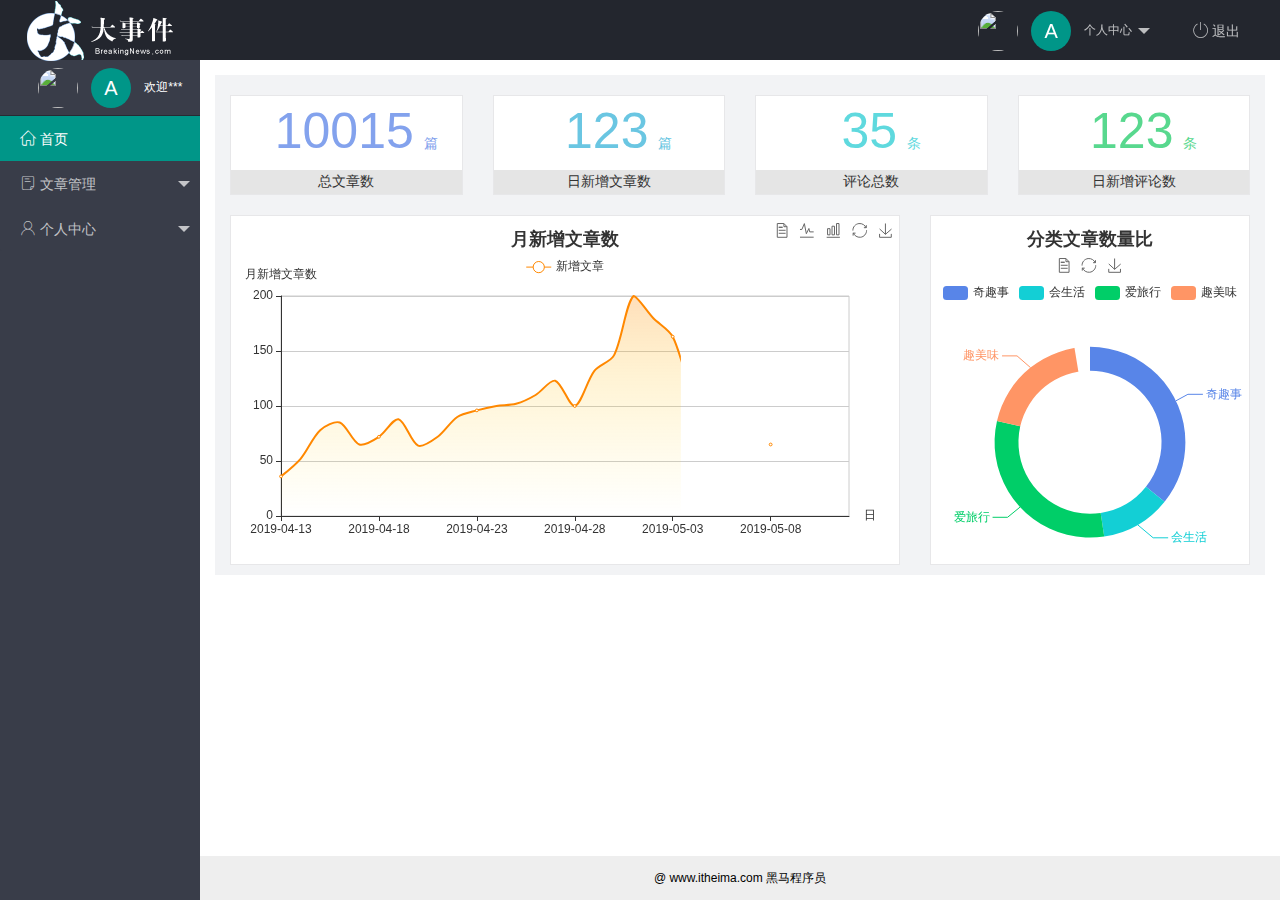
==== commit acfba300: "完成个人中心开发第一次提交" ====
--- a/index.html
+++ b/index.html
@@ -30,9 +30,9 @@
                         个人中心
                     </a>
                     <dl class="layui-nav-child">
-                        <dd><a href="">基本资料</a></dd>
-                        <dd><a href="">更换头像</a></dd>
-                        <dd><a href="">重置密码</a></dd>
+                        <dd><a href="/user/user_info.html" target="fm">基本资料</a></dd>
+                        <dd><a href="/user/user_avatar.html" target="fm">更换头像</a></dd>
+                        <dd><a href="/user/user_pwd.html" target="fm">重置密码</a></dd>
                     </dl>
                 </li>
                 <li class="layui-nav-item" lay-header-event="menuRight" lay-unselect>
@@ -80,9 +80,9 @@
                             <span class="iconfont icon-user"></span>
                             个人中心</a>
                         <dl class="layui-nav-child">
-                            <dd><a href="javascript:;"><i class="layui-icon layui-icon-app"></i> 基本资料</a></dd>
-                            <dd><a href="javascript:;"><i class="layui-icon layui-icon-app"></i> 更换头像</a></dd>
-                            <dd><a href="javascript:;"><i class="layui-icon layui-icon-app"></i> 重置密码</a></dd>
+                            <dd><a href="/user/user_info.html" target="fm"><i class="layui-icon layui-icon-app"></i> 基本资料</a></dd>
+                            <dd><a href="/user/user_avatar.html" target="fm"><i class="layui-icon layui-icon-app"></i> 更换头像</a></dd>
+                            <dd><a href="/user/user_pwd.html" target="fm"><i class="layui-icon layui-icon-app"></i> 重置密码</a></dd>
                         </dl>
                     </li>
 
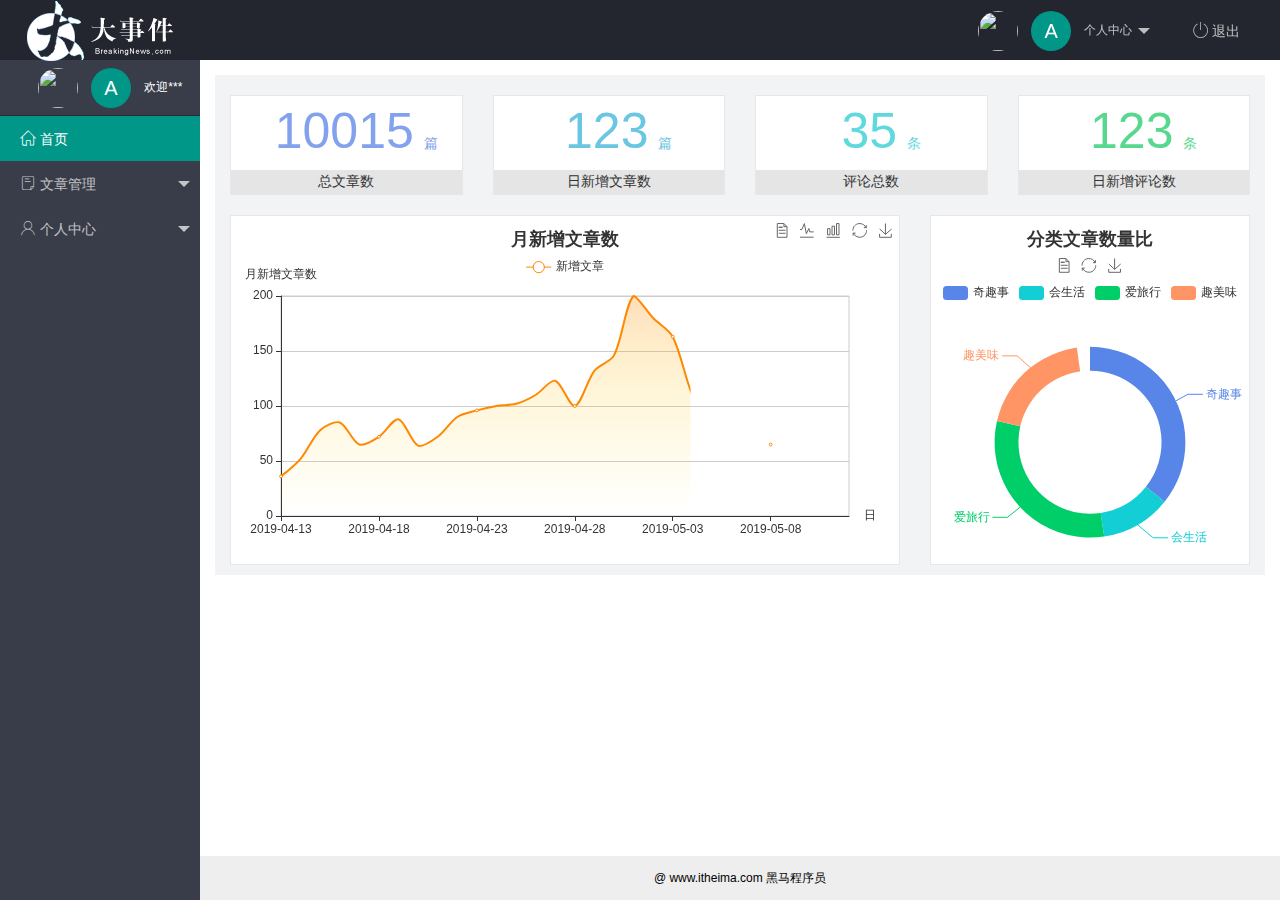
==== commit 2e45de4a: "完成文章管理相关功能的开发第一次提交" ====
--- a/index.html
+++ b/index.html
@@ -64,13 +64,13 @@
                             <span class="iconfont icon-16"></span>
                             文章管理</a>
                         <dl class="layui-nav-child">
-                            <dd><a href="javascript:;">
+                            <dd><a href="/article/art_cate.html" target="fm">
                                     <i class="layui-icon layui-icon-app"></i>
                                     文章类别</a></dd>
-                            <dd><a href="javascript:;">
+                            <dd><a href="/article/art_list.html" target="fm">
                                     <i class="layui-icon layui-icon-app"></i>
                                     文章列表</a></dd>
-                            <dd><a href="javascript:;">
+                            <dd><a href="/article/art_pub.html" target="fm">
                                     <i class="layui-icon layui-icon-app"></i>
                                     发布文章</a></dd>
                         </dl>
